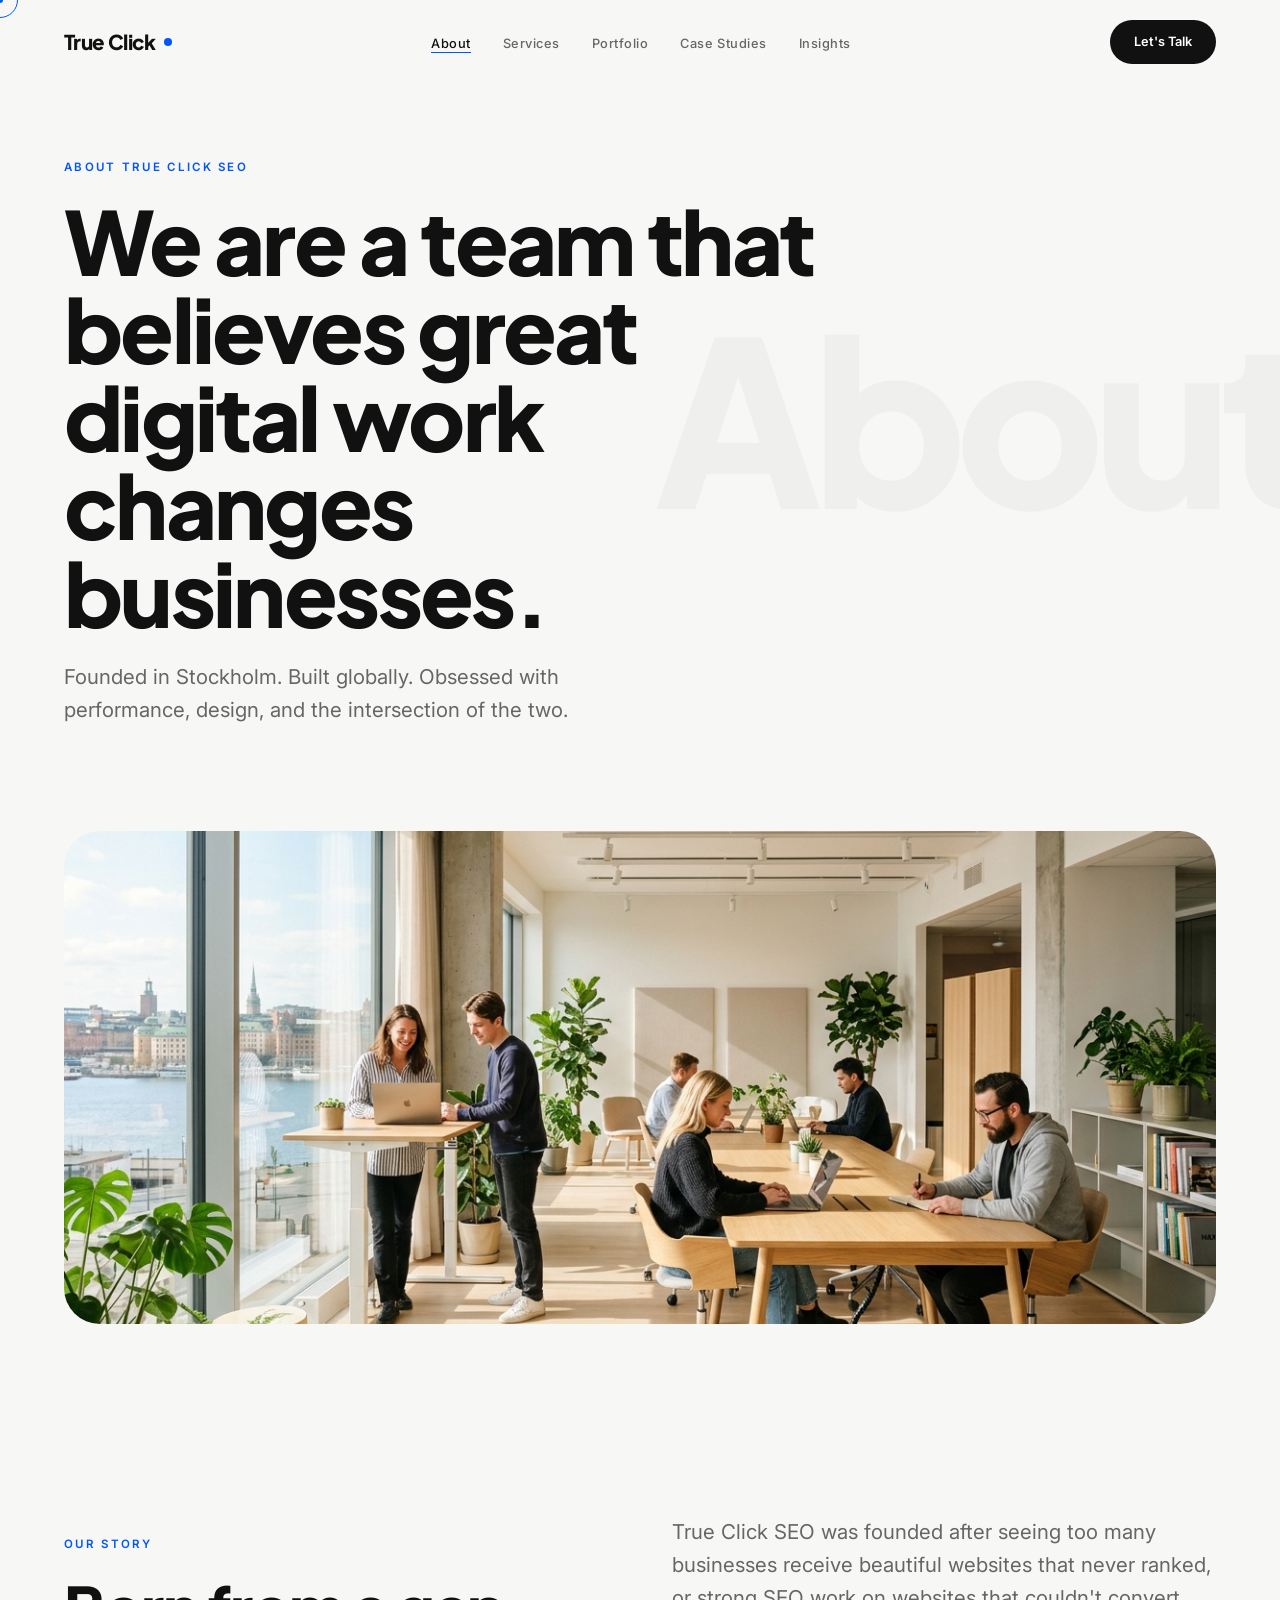
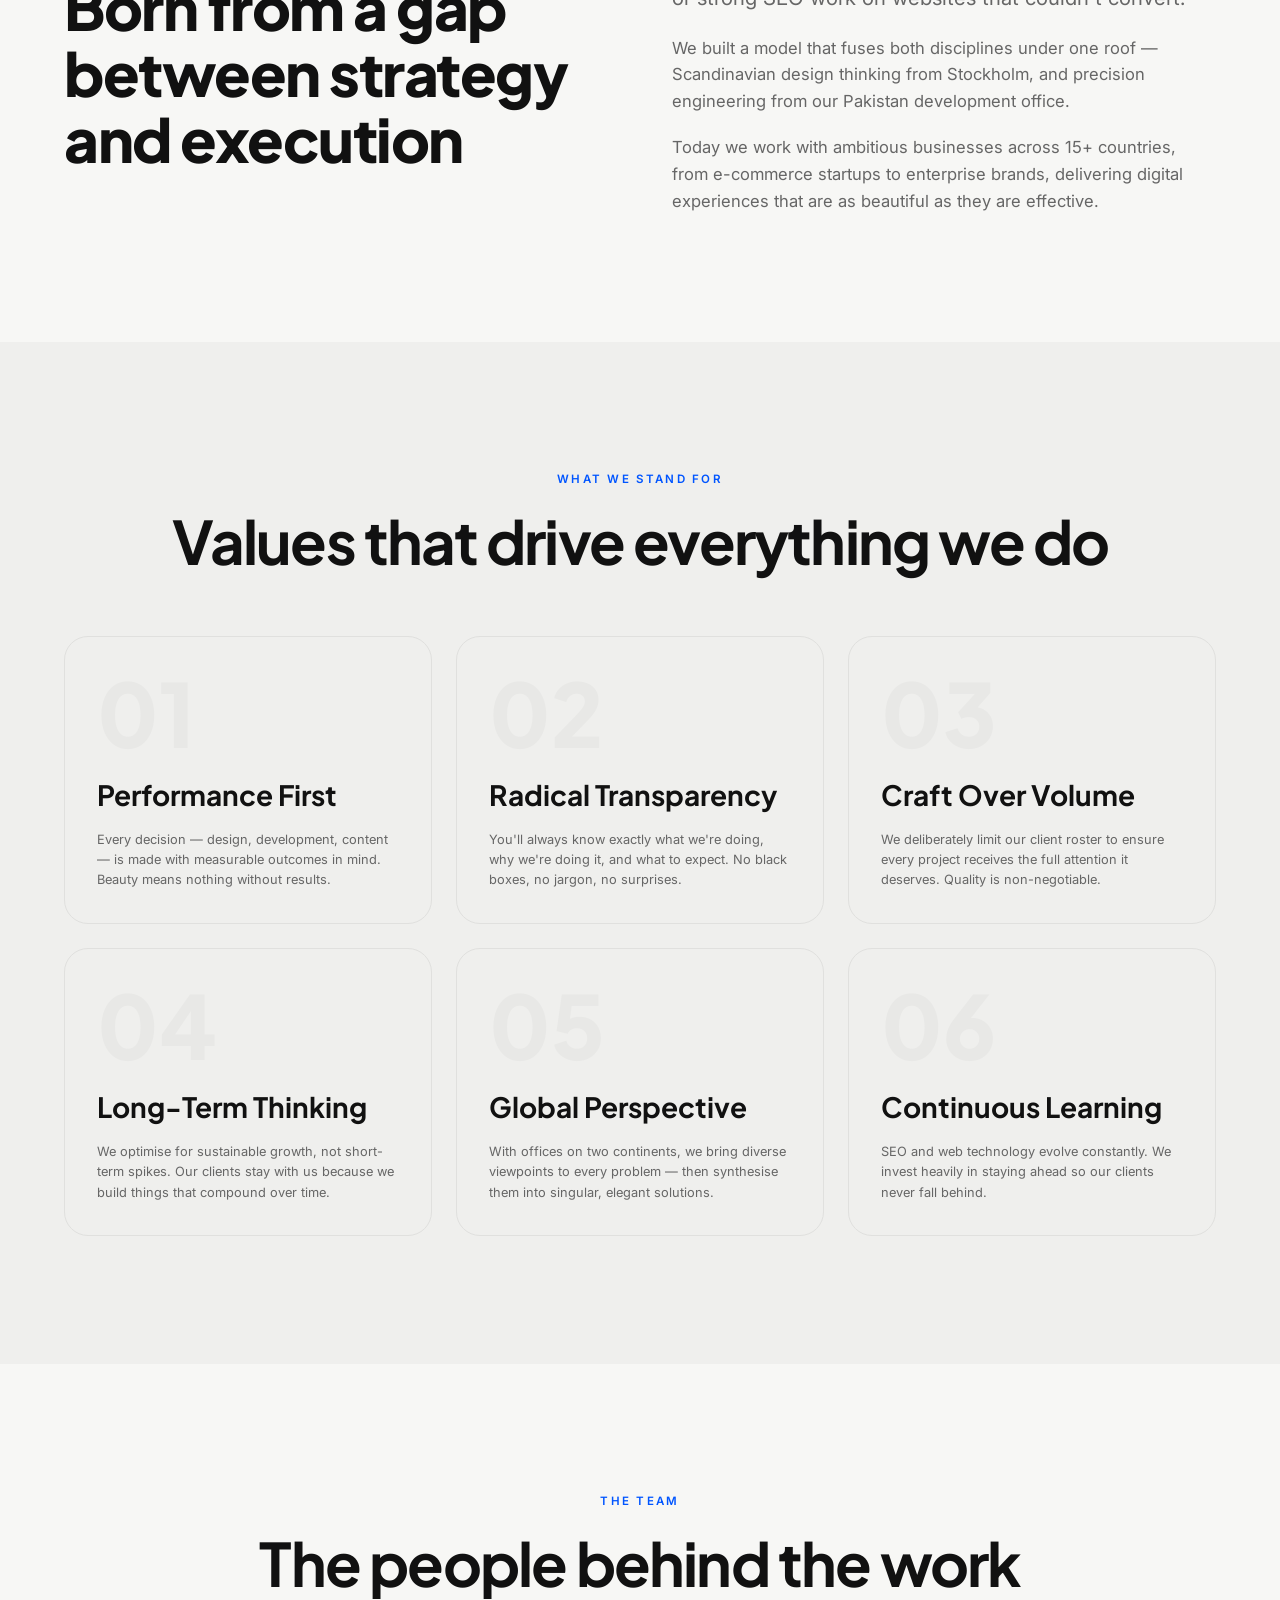
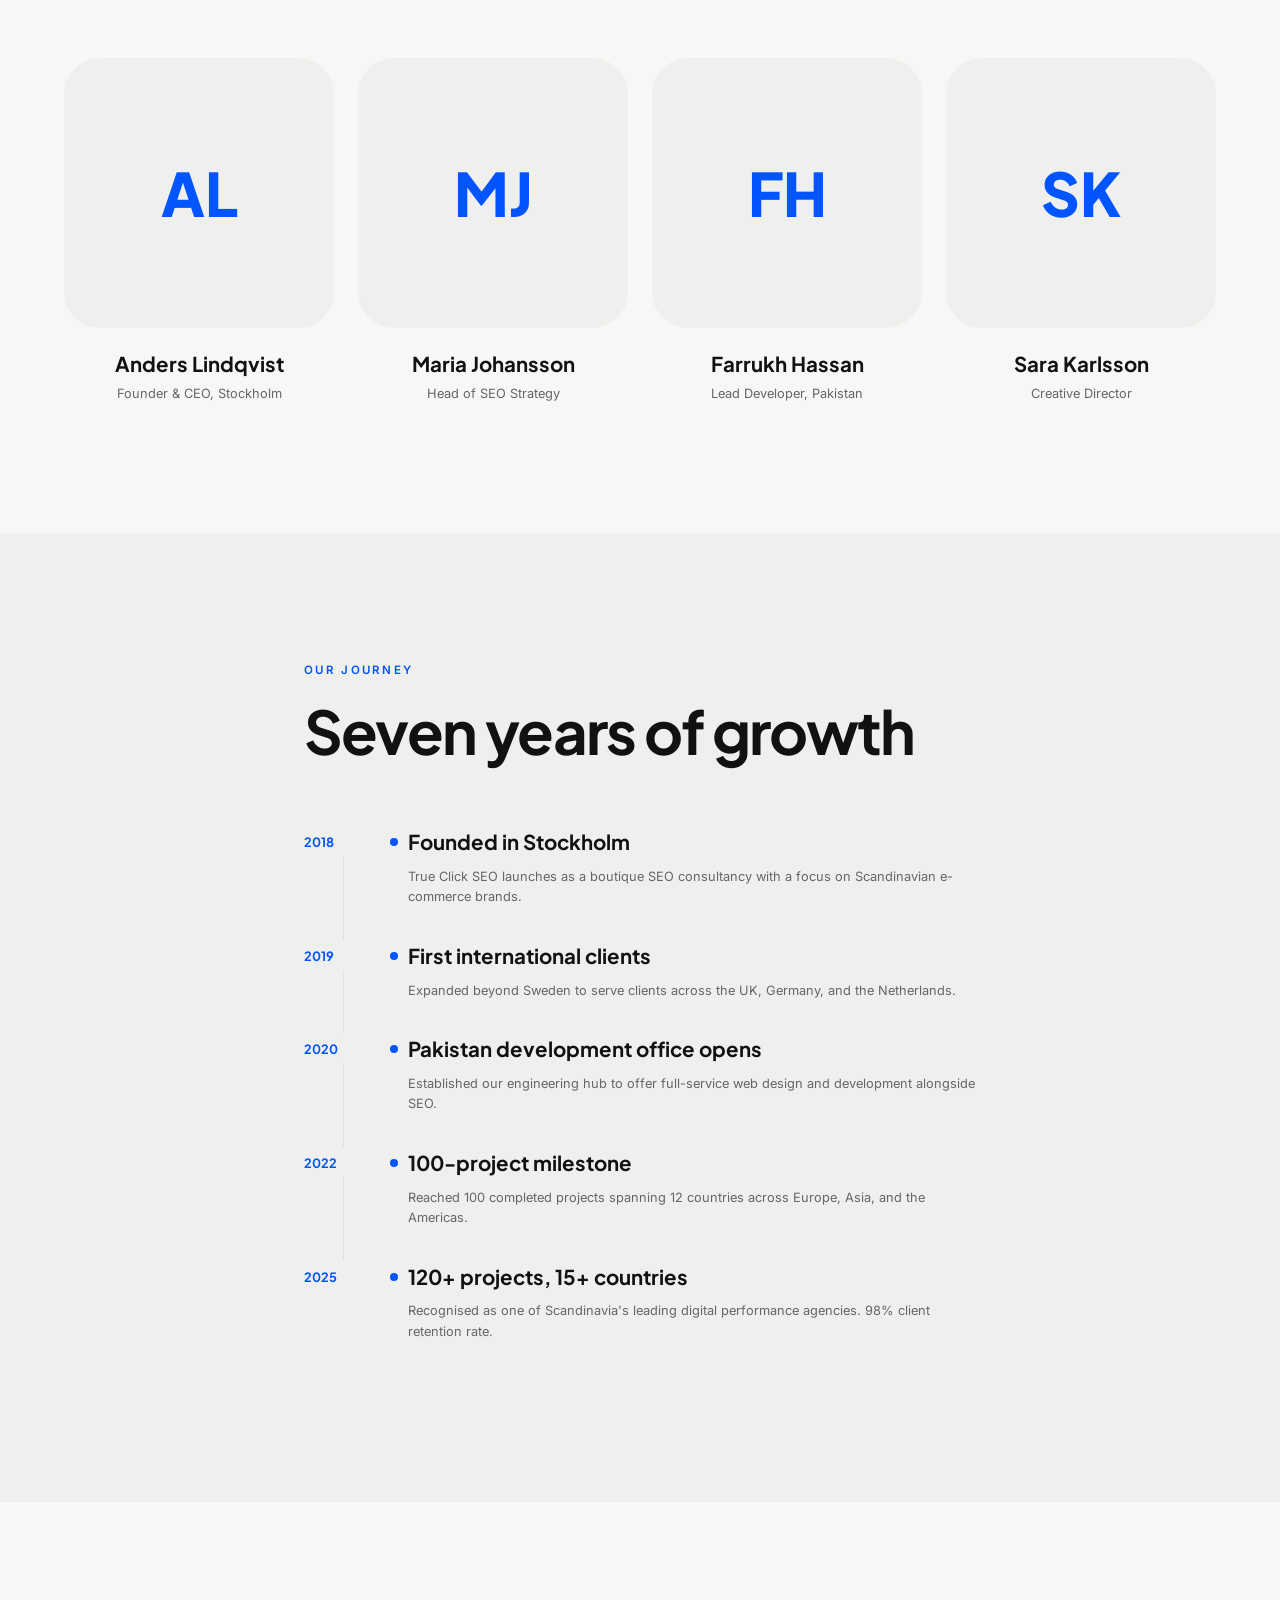
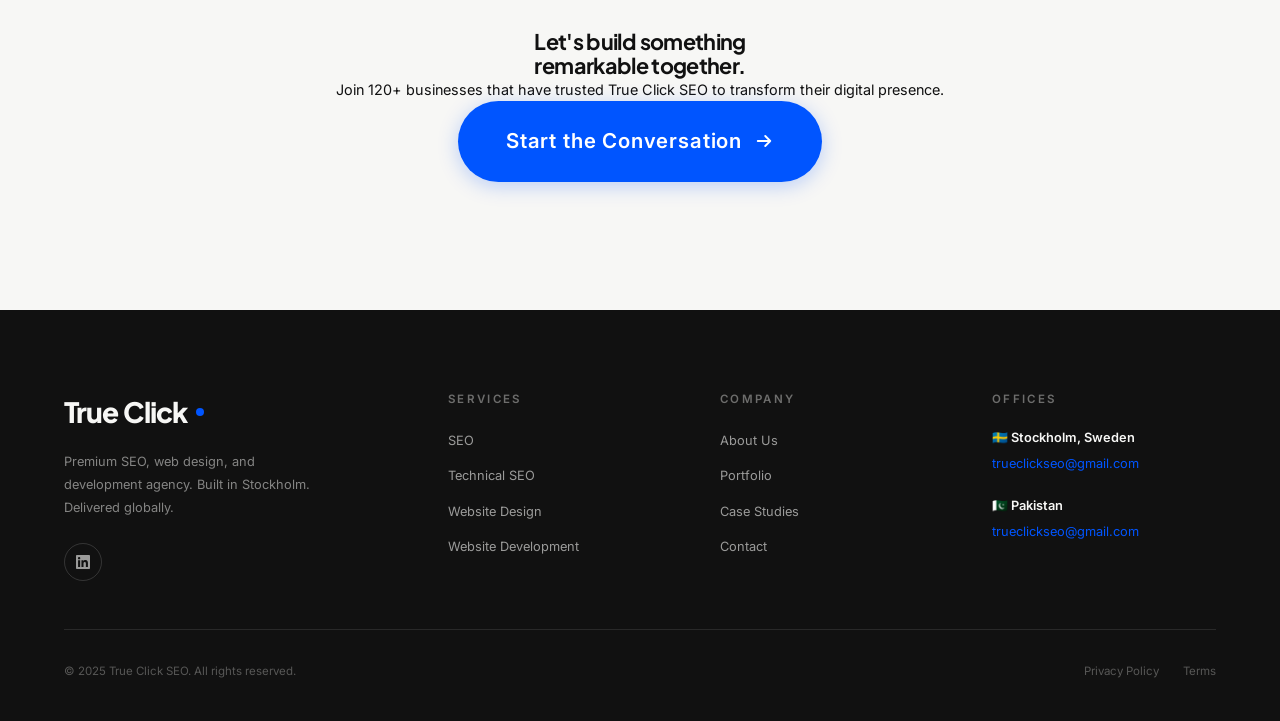
==== about.html @ 690df50f "Initial commit — True Click SEO website (11 pages, full design system)" ====
<!DOCTYPE html>
<html lang="en">
<head>
  <meta charset="UTF-8" /><meta name="viewport" content="width=device-width, initial-scale=1.0" />
  <meta name="description" content="About True Click SEO — a global digital agency headquartered in Stockholm, Sweden with a development office in Pakistan. Meet our team and story." />
  <title>About Us — True Click SEO</title>
  <link rel="preconnect" href="https://fonts.googleapis.com" /><link rel="preconnect" href="https://fonts.gstatic.com" crossorigin />
  <link href="https://fonts.googleapis.com/css2?family=Plus+Jakarta+Sans:ital,wght@0,400;0,500;0,600;0,700;0,800;1,400&family=Inter:wght@400;500;600&display=swap" rel="stylesheet" />
  <link rel="stylesheet" href="css/reset.css" /><link rel="stylesheet" href="css/tokens.css" /><link rel="stylesheet" href="css/animations.css" /><link rel="stylesheet" href="css/layout.css" /><link rel="stylesheet" href="css/components.css" /><link rel="stylesheet" href="css/pages/inner.css" />
</head>
<body>
  <div id="scroll-progress" aria-hidden="true"></div>
  <div id="cursor-dot" aria-hidden="true"></div><div id="cursor-ring" aria-hidden="true"></div>
  <div id="page-transition" aria-hidden="true"></div>

  <nav class="nav" role="navigation" aria-label="Main navigation">
    <div class="container"><div class="nav__inner">
      <a href="index.html" class="nav__logo">True Click<span class="nav__logo-dot"></span></a>
      <ul class="nav__links" role="list">
        <li><a href="about.html" class="nav__link active">About</a></li>
        <li><a href="services.html" class="nav__link">Services</a></li>
        <li><a href="portfolio.html" class="nav__link">Portfolio</a></li>
        <li><a href="case-studies.html" class="nav__link">Case Studies</a></li>
        <li><a href="insights.html" class="nav__link">Insights</a></li>
      </ul>
      <a href="contact.html" class="nav__cta magnetic">Let's Talk</a>
      <button class="nav__hamburger" id="hamburger" aria-label="Open menu"><span></span><span></span><span></span></button>
    </div></div>
  </nav>
  <div class="nav__mobile" id="mobile-menu"><a href="index.html" class="nav__mobile-link">Home</a><a href="about.html" class="nav__mobile-link">About</a><a href="services.html" class="nav__mobile-link">Services</a><a href="portfolio.html" class="nav__mobile-link">Portfolio</a><a href="case-studies.html" class="nav__mobile-link">Case Studies</a><a href="insights.html" class="nav__mobile-link">Insights</a><a href="contact.html" class="nav__mobile-link">Contact</a></div>

  <main id="main">
    <!-- Page Hero -->
    <section class="page-hero section">
      <div class="container" style="position:relative;z-index:1">
        <div class="page-hero__label reveal"><span class="label label--accent">About True Click SEO</span></div>
        <h1 class="page-hero__title reveal">We are a team that believes great digital work changes businesses.</h1>
        <p class="page-hero__desc reveal">Founded in Stockholm. Built globally. Obsessed with performance, design, and the intersection of the two.</p>
      </div>
      <div class="page-hero__bg-text" aria-hidden="true">About</div>
    </section>

    <!-- Full-width Image -->
    <div class="container container--2xl reveal-scale" style="padding-bottom:var(--space-16)">
      <img src="assets/images/about.jpg" alt="True Click SEO team in our Stockholm office" style="width:100%;border-radius:var(--radius-2xl);aspect-ratio:21/9;object-fit:cover" loading="lazy" />
    </div>

    <!-- Story -->
    <section class="section" aria-labelledby="story-heading">
      <div class="container">
        <div class="split">
          <div class="reveal-left">
            <span class="label label--accent" style="display:block;margin-bottom:var(--space-5)">Our Story</span>
            <h2 id="story-heading" style="font-size:var(--text-3xl);font-weight:800;letter-spacing:-0.025em;line-height:1.1;margin-bottom:var(--space-6)">Born from a gap between strategy and execution</h2>
          </div>
          <div class="reveal-right">
            <p class="body-lg text-muted" style="margin-bottom:var(--space-5)">True Click SEO was founded after seeing too many businesses receive beautiful websites that never ranked, or strong SEO work on websites that couldn't convert.</p>
            <p class="body-md text-muted" style="margin-bottom:var(--space-5)">We built a model that fuses both disciplines under one roof — Scandinavian design thinking from Stockholm, and precision engineering from our Pakistan development office.</p>
            <p class="body-md text-muted">Today we work with ambitious businesses across 15+ countries, from e-commerce startups to enterprise brands, delivering digital experiences that are as beautiful as they are effective.</p>
          </div>
        </div>
      </div>
    </section>

    <!-- Values -->
    <section class="section" style="background:var(--color-surface)" aria-labelledby="values-heading">
      <div class="container">
        <div class="section-header section-header--center reveal">
          <span class="label label--accent" style="display:block;margin-bottom:var(--space-5)">What We Stand For</span>
          <h2 id="values-heading" class="section-header__title">Values that drive everything we do</h2>
        </div>
        <div class="values-grid stagger">
          <div class="value-card"><div class="value-card__num">01</div><div class="value-card__title">Performance First</div><div class="value-card__desc">Every decision — design, development, content — is made with measurable outcomes in mind. Beauty means nothing without results.</div></div>
          <div class="value-card"><div class="value-card__num">02</div><div class="value-card__title">Radical Transparency</div><div class="value-card__desc">You'll always know exactly what we're doing, why we're doing it, and what to expect. No black boxes, no jargon, no surprises.</div></div>
          <div class="value-card"><div class="value-card__num">03</div><div class="value-card__title">Craft Over Volume</div><div class="value-card__desc">We deliberately limit our client roster to ensure every project receives the full attention it deserves. Quality is non-negotiable.</div></div>
          <div class="value-card"><div class="value-card__num">04</div><div class="value-card__title">Long-Term Thinking</div><div class="value-card__desc">We optimise for sustainable growth, not short-term spikes. Our clients stay with us because we build things that compound over time.</div></div>
          <div class="value-card"><div class="value-card__num">05</div><div class="value-card__title">Global Perspective</div><div class="value-card__desc">With offices on two continents, we bring diverse viewpoints to every problem — then synthesise them into singular, elegant solutions.</div></div>
          <div class="value-card"><div class="value-card__num">06</div><div class="value-card__title">Continuous Learning</div><div class="value-card__desc">SEO and web technology evolve constantly. We invest heavily in staying ahead so our clients never fall behind.</div></div>
        </div>
      </div>
    </section>

    <!-- Team -->
    <section class="section" aria-labelledby="team-heading">
      <div class="container">
        <div class="section-header section-header--center reveal">
          <span class="label label--accent" style="display:block;margin-bottom:var(--space-5)">The Team</span>
          <h2 id="team-heading" class="section-header__title">The people behind the work</h2>
        </div>
        <div class="team-grid stagger">
          <div class="team-card"><div class="team-card__avatar">AL</div><div class="team-card__name">Anders Lindqvist</div><div class="team-card__role">Founder & CEO, Stockholm</div></div>
          <div class="team-card"><div class="team-card__avatar">MJ</div><div class="team-card__name">Maria Johansson</div><div class="team-card__role">Head of SEO Strategy</div></div>
          <div class="team-card"><div class="team-card__avatar">FH</div><div class="team-card__name">Farrukh Hassan</div><div class="team-card__role">Lead Developer, Pakistan</div></div>
          <div class="team-card"><div class="team-card__avatar">SK</div><div class="team-card__name">Sara Karlsson</div><div class="team-card__role">Creative Director</div></div>
        </div>
      </div>
    </section>

    <!-- Timeline -->
    <section class="section" style="background:var(--color-surface)" aria-labelledby="timeline-heading">
      <div class="container container--md">
        <div class="section-header reveal">
          <span class="label label--accent" style="display:block;margin-bottom:var(--space-5)">Our Journey</span>
          <h2 id="timeline-heading" class="section-header__title">Seven years of growth</h2>
        </div>
        <div class="timeline reveal">
          <div class="timeline-item"><div class="timeline-year">2018</div><div><div class="timeline-title">Founded in Stockholm</div><div class="timeline-desc">True Click SEO launches as a boutique SEO consultancy with a focus on Scandinavian e-commerce brands.</div></div></div>
          <div class="timeline-item"><div class="timeline-year">2019</div><div><div class="timeline-title">First international clients</div><div class="timeline-desc">Expanded beyond Sweden to serve clients across the UK, Germany, and the Netherlands.</div></div></div>
          <div class="timeline-item"><div class="timeline-year">2020</div><div><div class="timeline-title">Pakistan development office opens</div><div class="timeline-desc">Established our engineering hub to offer full-service web design and development alongside SEO.</div></div></div>
          <div class="timeline-item"><div class="timeline-year">2022</div><div><div class="timeline-title">100-project milestone</div><div class="timeline-desc">Reached 100 completed projects spanning 12 countries across Europe, Asia, and the Americas.</div></div></div>
          <div class="timeline-item"><div class="timeline-year">2025</div><div><div class="timeline-title">120+ projects, 15+ countries</div><div class="timeline-desc">Recognised as one of Scandinavia's leading digital performance agencies. 98% client retention rate.</div></div></div>
        </div>
      </div>
    </section>

    <!-- CTA -->
    <section class="section cta-section"><div class="cta-section__bg"></div>
      <div class="container" style="position:relative;z-index:1;text-align:center">
        <div class="reveal">
          <h2 class="cta-section__headline">Let's build something<br>remarkable together.</h2>
          <p class="cta-section__sub">Join 120+ businesses that have trusted True Click SEO to transform their digital presence.</p>
          <span class="magnetic"><a href="contact.html" class="btn btn--accent btn--xl" id="about-cta-btn">Start the Conversation <svg width="20" height="20" viewBox="0 0 16 16" fill="none"><path d="M3 8h10M9 4l4 4-4 4" stroke="currentColor" stroke-width="1.5" stroke-linecap="round" stroke-linejoin="round"/></svg></a></span>
        </div>
      </div>
    </section>
  </main>

  <footer class="footer" role="contentinfo">
    <div class="container">
      <div class="footer__top">
        <div><div class="footer__brand-name">True Click<span class="nav__logo-dot" style="background:var(--color-accent)"></span></div><p class="footer__tagline">Premium SEO, web design, and development agency. Built in Stockholm. Delivered globally.</p><div class="footer__social"><a href="#" class="footer__social-link" aria-label="LinkedIn"><svg width="14" height="14" viewBox="0 0 24 24" fill="currentColor"><path d="M20.447 20.452h-3.554v-5.569c0-1.328-.027-3.037-1.852-3.037-1.853 0-2.136 1.445-2.136 2.939v5.667H9.351V9h3.414v1.561h.046c.477-.9 1.637-1.85 3.37-1.85 3.601 0 4.267 2.37 4.267 5.455v6.286zM5.337 7.433a2.062 2.062 0 01-2.063-2.065 2.064 2.064 0 112.063 2.065zm1.782 13.019H3.555V9h3.564v11.452zM22.225 0H1.771C.792 0 0 .774 0 1.729v20.542C0 23.227.792 24 1.771 24h20.451C23.2 24 24 23.227 24 22.271V1.729C24 .774 23.2 0 22.222 0h.003z"/></svg></a></div></div>
        <div><div class="footer__col-title">Services</div><ul class="footer__links"><li><a href="seo.html" class="footer__link">SEO</a></li><li><a href="technical-seo.html" class="footer__link">Technical SEO</a></li><li><a href="website-design.html" class="footer__link">Website Design</a></li><li><a href="website-development.html" class="footer__link">Website Development</a></li></ul></div>
        <div><div class="footer__col-title">Company</div><ul class="footer__links"><li><a href="about.html" class="footer__link">About Us</a></li><li><a href="portfolio.html" class="footer__link">Portfolio</a></li><li><a href="case-studies.html" class="footer__link">Case Studies</a></li><li><a href="contact.html" class="footer__link">Contact</a></li></ul></div>
        <div><div class="footer__col-title">Offices</div><div style="margin-bottom:var(--space-5)"><div class="footer__office-name">🇸🇪 Stockholm, Sweden</div><div class="footer__office-addr"><a href="mailto:trueclickseo@gmail.com">trueclickseo@gmail.com</a></div></div><div><div class="footer__office-name">🇵🇰 Pakistan</div><div class="footer__office-addr"><a href="mailto:trueclickseo@gmail.com">trueclickseo@gmail.com</a></div></div></div>
      </div>
      <div class="footer__bottom"><p class="footer__copy">© 2025 True Click SEO. All rights reserved.</p><div class="footer__bottom-links"><a href="#" class="footer__bottom-link">Privacy Policy</a><a href="#" class="footer__bottom-link">Terms</a></div></div>
    </div>
  </footer>
  <script src="js/main.js" defer></script><script src="js/animations.js" defer></script><script src="js/cursor.js" defer></script>
</body>
</html>
---- css/tokens.css ----
/* ============================================
   TOKENS.CSS — True Click SEO
   Design system tokens — single source of truth
   ============================================ */

:root {

  /* ── Colors ────────────────────────────────── */
  --color-bg:        #F7F7F5;
  --color-bg-dark:   #0E0E0C;
  --color-surface:   #EFEFED;
  --color-surface-2: #E8E8E6;
  --color-text:      #111111;
  --color-muted:     #666666;
  --color-subtle:    #999999;
  --color-border:    #E0E0DE;
  --color-accent:    #0055FF;
  --color-accent-dim:#0055FF22;
  --color-white:     #FFFFFF;
  --color-invert-bg: #111111;
  --color-invert-text: #F7F7F5;

  /* ── Typography ─────────────────────────────── */
  --font-display: 'Plus Jakarta Sans', 'Inter', sans-serif;
  --font-body:    'Inter', system-ui, sans-serif;
  --font-mono:    'JetBrains Mono', 'Courier New', monospace;

  /* Fluid type scale — clamp(min, fluid, max) */
  --text-xs:   clamp(0.7rem,  0.9vw, 0.8rem);
  --text-sm:   clamp(0.8rem,  1.0vw, 0.9rem);
  --text-base: clamp(0.9rem,  1.1vw, 1rem);
  --text-md:   clamp(1rem,    1.3vw, 1.125rem);
  --text-lg:   clamp(1.125rem,1.6vw, 1.375rem);
  --text-xl:   clamp(1.375rem,2.2vw, 1.75rem);
  --text-2xl:  clamp(1.75rem, 3.2vw, 2.5rem);
  --text-3xl:  clamp(2.25rem, 5vw,   3.75rem);
  --text-4xl:  clamp(3rem,    7vw,   5.5rem);
  --text-hero: clamp(3.5rem,  9vw,   8rem);

  --weight-regular: 400;
  --weight-medium:  500;
  --weight-semibold:600;
  --weight-bold:    700;
  --weight-black:   800;

  --leading-tight:  1.1;
  --leading-snug:   1.3;
  --leading-normal: 1.6;
  --leading-loose:  1.8;

  --tracking-tight:  -0.03em;
  --tracking-normal:  0em;
  --tracking-wide:    0.04em;
  --tracking-wider:   0.1em;
  --tracking-widest:  0.2em;

  /* ── Spacing ─────────────────────────────────── */
  --space-1:  0.25rem;
  --space-2:  0.5rem;
  --space-3:  0.75rem;
  --space-4:  1rem;
  --space-5:  1.25rem;
  --space-6:  1.5rem;
  --space-8:  2rem;
  --space-10: 2.5rem;
  --space-12: 3rem;
  --space-16: 4rem;
  --space-20: 5rem;
  --space-24: 6rem;
  --space-32: 8rem;
  --space-40: 10rem;
  --space-48: 12rem;

  /* Section vertical padding */
  --section-py: clamp(5rem, 10vw, 9rem);

  /* ── Layout ──────────────────────────────────── */
  --container-sm:  640px;
  --container-md:  800px;
  --container-lg:  1100px;
  --container-xl:  1280px;
  --container-2xl: 1440px;
  --container-pad: clamp(1.25rem, 5vw, 4rem);

  /* ── Borders & Radius ────────────────────────── */
  --radius-sm:   4px;
  --radius-md:   8px;
  --radius-lg:   16px;
  --radius-xl:   24px;
  --radius-2xl:  36px;
  --radius-full: 9999px;
  --border-thin: 1px solid var(--color-border);

  /* ── Shadows ─────────────────────────────────── */
  --shadow-sm:  0 1px 3px rgba(0,0,0,0.06), 0 1px 2px rgba(0,0,0,0.04);
  --shadow-md:  0 4px 16px rgba(0,0,0,0.08), 0 2px 6px rgba(0,0,0,0.04);
  --shadow-lg:  0 16px 48px rgba(0,0,0,0.10), 0 4px 12px rgba(0,0,0,0.06);
  --shadow-xl:  0 32px 80px rgba(0,0,0,0.14), 0 8px 24px rgba(0,0,0,0.06);

  /* ── Motion ──────────────────────────────────── */
  --ease-out-expo:  cubic-bezier(0.16, 1, 0.3, 1);
  --ease-in-out:    cubic-bezier(0.4, 0, 0.2, 1);
  --ease-spring:    cubic-bezier(0.34, 1.56, 0.64, 1);
  --ease-sharp:     cubic-bezier(0.7, 0, 0.3, 1);

  --dur-fast:  180ms;
  --dur-med:   360ms;
  --dur-slow:  600ms;
  --dur-xslow: 900ms;

  --transition-fast: var(--dur-fast) var(--ease-out-expo);
  --transition-med:  var(--dur-med)  var(--ease-out-expo);
  --transition-slow: var(--dur-slow) var(--ease-out-expo);

  /* ── Z-index ─────────────────────────────────── */
  --z-base:       0;
  --z-raised:     10;
  --z-dropdown:   100;
  --z-sticky:     200;
  --z-overlay:    300;
  --z-modal:      400;
  --z-cursor:     999;
  --z-transition: 9999;
}
---- css/animations.css ----
/* ============================================
   ANIMATIONS.CSS — True Click SEO
   All keyframes and animation utility classes
   ============================================ */

/* ── Keyframes ──────────────────────────────── */

@keyframes fadeUp {
  from { opacity: 0; transform: translateY(40px); }
  to   { opacity: 1; transform: translateY(0); }
}

@keyframes fadeIn {
  from { opacity: 0; }
  to   { opacity: 1; }
}

@keyframes slideInLeft {
  from { opacity: 0; transform: translateX(-50px); }
  to   { opacity: 1; transform: translateX(0); }
}

@keyframes slideInRight {
  from { opacity: 0; transform: translateX(50px); }
  to   { opacity: 1; transform: translateX(0); }
}

@keyframes revealClip {
  from { clip-path: inset(0 100% 0 0); }
  to   { clip-path: inset(0 0% 0 0); }
}

@keyframes scaleIn {
  from { opacity: 0; transform: scale(0.9); }
  to   { opacity: 1; transform: scale(1); }
}

@keyframes float {
  0%, 100% { transform: translateY(0px) rotate(0deg); }
  33%       { transform: translateY(-18px) rotate(4deg); }
  66%       { transform: translateY(-9px) rotate(-2deg); }
}

@keyframes floatSlow {
  0%, 100% { transform: translateY(0px) rotate(0deg); }
  50%       { transform: translateY(-24px) rotate(6deg); }
}

@keyframes rotateSlow {
  from { transform: rotate(0deg); }
  to   { transform: rotate(360deg); }
}

@keyframes grain {
  0%, 100% { transform: translate(0, 0); }
  10%       { transform: translate(-2%, -3%); }
  20%       { transform: translate(3%, 2%); }
  30%       { transform: translate(-1%, 4%); }
  40%       { transform: translate(4%, -1%); }
  50%       { transform: translate(-3%, 3%); }
  60%       { transform: translate(2%, -4%); }
  70%       { transform: translate(-4%, 2%); }
  80%       { transform: translate(3%, -2%); }
  90%       { transform: translate(-2%, 4%); }
}

@keyframes pulseAccent {
  0%, 100% { box-shadow: 0 0 0 0 var(--color-accent-dim); }
  50%       { box-shadow: 0 0 0 12px transparent; }
}

@keyframes drawLine {
  from { stroke-dashoffset: 1000; }
  to   { stroke-dashoffset: 0; }
}

@keyframes counterUp {
  from { transform: translateY(100%); opacity: 0; }
  to   { transform: translateY(0);    opacity: 1; }
}

@keyframes shimmer {
  from { background-position: -200% center; }
  to   { background-position:  200% center; }
}

/* ── Scroll Reveal Classes ───────────────────── */
/* Applied via Intersection Observer in animations.js */

.reveal {
  opacity: 0;
  transform: translateY(50px);
  transition: opacity var(--dur-slow) var(--ease-out-expo),
              transform var(--dur-slow) var(--ease-out-expo);
}

.reveal.visible {
  opacity: 1;
  transform: translateY(0);
}

.reveal-left {
  opacity: 0;
  transform: translateX(-60px);
  transition: opacity var(--dur-slow) var(--ease-out-expo),
              transform var(--dur-slow) var(--ease-out-expo);
}

.reveal-left.visible {
  opacity: 1;
  transform: translateX(0);
}

.reveal-right {
  opacity: 0;
  transform: translateX(60px);
  transition: opacity var(--dur-slow) var(--ease-out-expo),
              transform var(--dur-slow) var(--ease-out-expo);
}

.reveal-right.visible {
  opacity: 1;
  transform: translateX(0);
}

.reveal-scale {
  opacity: 0;
  transform: scale(0.92);
  transition: opacity var(--dur-slow) var(--ease-out-expo),
              transform var(--dur-slow) var(--ease-out-expo);
}

.reveal-scale.visible {
  opacity: 1;
  transform: scale(1);
}

/* Stagger children */
.stagger > * {
  opacity: 0;
  transform: translateY(30px);
  transition: opacity var(--dur-slow) var(--ease-out-expo),
              transform var(--dur-slow) var(--ease-out-expo);
}

.stagger.visible > *:nth-child(1)  { opacity: 1; transform: none; transition-delay: 0ms; }
.stagger.visible > *:nth-child(2)  { opacity: 1; transform: none; transition-delay: 80ms; }
.stagger.visible > *:nth-child(3)  { opacity: 1; transform: none; transition-delay: 160ms; }
.stagger.visible > *:nth-child(4)  { opacity: 1; transform: none; transition-delay: 240ms; }
.stagger.visible > *:nth-child(5)  { opacity: 1; transform: none; transition-delay: 320ms; }
.stagger.visible > *:nth-child(6)  { opacity: 1; transform: none; transition-delay: 400ms; }
.stagger.visible > *:nth-child(7)  { opacity: 1; transform: none; transition-delay: 480ms; }
.stagger.visible > *:nth-child(8)  { opacity: 1; transform: none; transition-delay: 560ms; }

/* Text clip reveal */
.text-reveal-wrap {
  overflow: hidden;
  display: inline-block;
}

.text-reveal {
  display: inline-block;
  transform: translateY(110%);
  transition: transform var(--dur-slow) var(--ease-out-expo);
}

.text-reveal.visible {
  transform: translateY(0);
}

/* Line draw (SVG) */
.draw-line {
  stroke-dasharray: 1000;
  stroke-dashoffset: 1000;
  transition: stroke-dashoffset 1.2s var(--ease-out-expo);
}

.draw-line.visible {
  stroke-dashoffset: 0;
}
---- css/layout.css ----
/* ============================================
   LAYOUT.CSS — True Click SEO
   Container, grid, and layout utilities
   ============================================ */

/* ── Container ───────────────────────────────── */

.container {
  width: 100%;
  max-width: var(--container-xl);
  margin-inline: auto;
  padding-inline: var(--container-pad);
}

.container--sm  { max-width: var(--container-sm); }
.container--md  { max-width: var(--container-md); }
.container--lg  { max-width: var(--container-lg); }
.container--2xl { max-width: var(--container-2xl); }
.container--full { max-width: 100%; }

/* ── Section ──────────────────────────────────── */

.section {
  padding-block: var(--section-py);
}

.section--sm {
  padding-block: clamp(3rem, 6vw, 5rem);
}

.section--lg {
  padding-block: clamp(7rem, 14vw, 12rem);
}

/* ── Grid Utilities ───────────────────────────── */

.grid {
  display: grid;
  gap: var(--space-8);
}

.grid-2 { grid-template-columns: repeat(2, 1fr); }
.grid-3 { grid-template-columns: repeat(3, 1fr); }
.grid-4 { grid-template-columns: repeat(4, 1fr); }

.grid-auto-sm {
  grid-template-columns: repeat(auto-fit, minmax(240px, 1fr));
}

.grid-auto-md {
  grid-template-columns: repeat(auto-fit, minmax(300px, 1fr));
}

/* ── Flex Utilities ───────────────────────────── */

.flex          { display: flex; }
.flex-col      { display: flex; flex-direction: column; }
.flex-center   { display: flex; align-items: center; justify-content: center; }
.flex-between  { display: flex; align-items: center; justify-content: space-between; }
.flex-start    { display: flex; align-items: flex-start; }
.items-center  { align-items: center; }
.gap-2  { gap: var(--space-2); }
.gap-4  { gap: var(--space-4); }
.gap-6  { gap: var(--space-6); }
.gap-8  { gap: var(--space-8); }
.gap-12 { gap: var(--space-12); }

/* ── Split Layout ──────────────────────────────── */

.split {
  display: grid;
  grid-template-columns: 1fr 1fr;
  gap: var(--space-16);
  align-items: center;
}

.split--60-40 {
  grid-template-columns: 60fr 40fr;
}

.split--40-60 {
  grid-template-columns: 40fr 60fr;
}

/* ── Spacing Utilities ───────────────────────── */

.mt-4  { margin-top: var(--space-4); }
.mt-6  { margin-top: var(--space-6); }
.mt-8  { margin-top: var(--space-8); }
.mt-12 { margin-top: var(--space-12); }
.mt-16 { margin-top: var(--space-16); }
.mb-4  { margin-bottom: var(--space-4); }
.mb-6  { margin-bottom: var(--space-6); }
.mb-8  { margin-bottom: var(--space-8); }

/* ── Visibility ───────────────────────────────── */

.sr-only {
  position: absolute;
  width: 1px;
  height: 1px;
  padding: 0;
  margin: -1px;
  overflow: hidden;
  clip: rect(0, 0, 0, 0);
  white-space: nowrap;
  border-width: 0;
}

/* ── Responsive Breakpoints ───────────────────── */

@media (max-width: 1024px) {
  .grid-4 { grid-template-columns: repeat(2, 1fr); }
  .grid-3 { grid-template-columns: repeat(2, 1fr); }
  .split  { gap: var(--space-10); }
}

@media (max-width: 768px) {
  .grid-2, .grid-3, .grid-4 { grid-template-columns: 1fr; }
  .split, .split--60-40, .split--40-60 {
    grid-template-columns: 1fr;
    gap: var(--space-8);
  }
}
---- css/components.css ----
/* ============================================
   COMPONENTS.CSS — True Click SEO
   Reusable UI components: nav, footer, buttons,
   cards, cursor, scroll-progress, badges, tags
   ============================================ */

/* ── Body Base ───────────────────────────────── */

body {
  font-family: var(--font-body);
  font-size: var(--text-base);
  color: var(--color-text);
  background-color: var(--color-bg);
  font-weight: var(--weight-regular);
  line-height: var(--leading-normal);
  cursor: none; /* hide default cursor — custom cursor active */
}

/* ── Typography Base ─────────────────────────── */

h1, h2, h3, h4, h5, h6 {
  font-family: var(--font-display);
  font-weight: var(--weight-bold);
  line-height: var(--leading-tight);
  letter-spacing: var(--tracking-tight);
  color: var(--color-text);
}

.display-hero {
  font-size: var(--text-hero);
  font-weight: var(--weight-black);
  letter-spacing: -0.04em;
  line-height: 0.95;
}

.display-xl {
  font-size: var(--text-4xl);
  font-weight: var(--weight-black);
  letter-spacing: -0.03em;
  line-height: 1.0;
}

.display-lg {
  font-size: var(--text-3xl);
  font-weight: var(--weight-bold);
  letter-spacing: -0.025em;
  line-height: 1.05;
}

.display-md {
  font-size: var(--text-2xl);
  font-weight: var(--weight-bold);
  letter-spacing: -0.02em;
  line-height: 1.1;
}

.label {
  font-family: var(--font-body);
  font-size: var(--text-xs);
  font-weight: var(--weight-semibold);
  letter-spacing: var(--tracking-widest);
  text-transform: uppercase;
  color: var(--color-muted);
}

.label--accent {
  color: var(--color-accent);
}

.body-lg   { font-size: var(--text-lg); line-height: var(--leading-normal); }
.body-md   { font-size: var(--text-md); line-height: var(--leading-normal); }
.body-sm   { font-size: var(--text-sm); color: var(--color-muted); }
.text-muted { color: var(--color-muted); }
.text-accent { color: var(--color-accent); }

/* ── Scroll Progress Bar ─────────────────────── */

#scroll-progress {
  position: fixed;
  top: 0;
  left: 0;
  width: 0%;
  height: 2px;
  background: var(--color-accent);
  z-index: var(--z-transition);
  transition: width 0.1s linear;
}

/* ── Custom Cursor ───────────────────────────── */

#cursor-dot {
  position: fixed;
  width: 6px;
  height: 6px;
  background: var(--color-accent);
  border-radius: var(--radius-full);
  pointer-events: none;
  z-index: var(--z-cursor);
  transform: translate(-50%, -50%);
  transition: transform var(--dur-fast) var(--ease-out-expo),
              width var(--dur-med) var(--ease-out-expo),
              height var(--dur-med) var(--ease-out-expo),
              background var(--dur-med) var(--ease-out-expo);
  will-change: left, top;
}

#cursor-ring {
  position: fixed;
  width: 36px;
  height: 36px;
  border: 1.5px solid var(--color-accent);
  border-radius: var(--radius-full);
  pointer-events: none;
  z-index: var(--z-cursor);
  transform: translate(-50%, -50%);
  transition: transform var(--dur-fast) var(--ease-out-expo),
              width var(--dur-med) var(--ease-out-expo),
              height var(--dur-med) var(--ease-out-expo),
              border-color var(--dur-med) var(--ease-out-expo),
              opacity var(--dur-med) var(--ease-out-expo);
  will-change: left, top;
}

body.cursor-hover #cursor-ring {
  width: 60px;
  height: 60px;
  border-color: var(--color-text);
  opacity: 0.4;
}

body.cursor-link #cursor-dot {
  width: 48px;
  height: 48px;
  background: var(--color-text);
  opacity: 0.08;
}

body.cursor-link #cursor-ring {
  opacity: 0;
}

/* ── Page Transition Overlay ─────────────────── */

#page-transition {
  position: fixed;
  inset: 0;
  background: var(--color-text);
  z-index: var(--z-transition);
  transform: scaleY(0);
  transform-origin: bottom;
  transition: transform 0.5s var(--ease-sharp);
  pointer-events: none;
}

#page-transition.entering {
  transform: scaleY(1);
  transform-origin: bottom;
}

#page-transition.leaving {
  transform: scaleY(0);
  transform-origin: top;
}

/* ── Navigation ──────────────────────────────── */

.nav {
  position: fixed;
  top: 0;
  left: 0;
  right: 0;
  z-index: var(--z-sticky);
  padding: var(--space-5) 0;
  transition: background var(--transition-med),
              box-shadow var(--transition-med),
              padding var(--transition-med);
}

.nav.scrolled {
  background: rgba(247, 247, 245, 0.92);
  backdrop-filter: blur(20px);
  -webkit-backdrop-filter: blur(20px);
  box-shadow: 0 1px 0 var(--color-border);
  padding: var(--space-4) 0;
}

.nav__inner {
  display: flex;
  align-items: center;
  justify-content: space-between;
}

.nav__logo {
  font-family: var(--font-display);
  font-weight: var(--weight-black);
  font-size: var(--text-lg);
  color: var(--color-text);
  letter-spacing: var(--tracking-tight);
  display: flex;
  align-items: center;
  gap: var(--space-2);
  text-decoration: none;
  z-index: 1;
}

.nav__logo-dot {
  width: 8px;
  height: 8px;
  background: var(--color-accent);
  border-radius: var(--radius-full);
  display: inline-block;
}

.nav__links {
  display: flex;
  align-items: center;
  gap: var(--space-8);
}

.nav__link {
  font-size: var(--text-sm);
  font-weight: var(--weight-medium);
  color: var(--color-muted);
  text-decoration: none;
  letter-spacing: var(--tracking-wide);
  transition: color var(--transition-fast);
  position: relative;
}

.nav__link::after {
  content: '';
  position: absolute;
  bottom: -2px;
  left: 0;
  width: 0;
  height: 1px;
  background: var(--color-accent);
  transition: width var(--transition-med);
}

.nav__link:hover,
.nav__link.active {
  color: var(--color-text);
}

.nav__link:hover::after,
.nav__link.active::after {
  width: 100%;
}

.nav__cta {
  font-size: var(--text-sm);
  font-weight: var(--weight-semibold);
  color: var(--color-white);
  background: var(--color-text);
  padding: var(--space-3) var(--space-6);
  border-radius: var(--radius-full);
  text-decoration: none;
  transition: background var(--transition-fast),
              transform var(--transition-fast);
}

.nav__cta:hover {
  background: var(--color-accent);
  transform: translateY(-1px);
}

/* Hamburger */
.nav__hamburger {
  display: none;
  flex-direction: column;
  gap: 5px;
  padding: var(--space-2);
  background: none;
  border: none;
  cursor: pointer;
  z-index: var(--z-modal);
}

.nav__hamburger span {
  display: block;
  width: 24px;
  height: 1.5px;
  background: var(--color-text);
  transition: transform var(--transition-med), opacity var(--transition-med);
  transform-origin: center;
}

.nav__hamburger.open span:nth-child(1) { transform: translateY(6.5px) rotate(45deg); }
.nav__hamburger.open span:nth-child(2) { opacity: 0; transform: scaleX(0); }
.nav__hamburger.open span:nth-child(3) { transform: translateY(-6.5px) rotate(-45deg); }

/* Mobile menu */
.nav__mobile {
  position: fixed;
  inset: 0;
  background: var(--color-bg);
  z-index: var(--z-overlay);
  display: flex;
  flex-direction: column;
  align-items: center;
  justify-content: center;
  gap: var(--space-8);
  opacity: 0;
  pointer-events: none;
  transition: opacity var(--transition-med);
}

.nav__mobile.open {
  opacity: 1;
  pointer-events: all;
}

.nav__mobile-link {
  font-family: var(--font-display);
  font-size: var(--text-3xl);
  font-weight: var(--weight-bold);
  color: var(--color-text);
  text-decoration: none;
  letter-spacing: var(--tracking-tight);
  transition: color var(--transition-fast);
}

.nav__mobile-link:hover { color: var(--color-accent); }

/* ── Footer ──────────────────────────────────── */

.footer {
  background: var(--color-invert-bg);
  color: var(--color-invert-text);
  padding-block: var(--space-20) var(--space-10);
}

.footer__top {
  display: grid;
  grid-template-columns: 1.5fr 1fr 1fr 1fr;
  gap: var(--space-12);
  padding-bottom: var(--space-12);
  border-bottom: 1px solid rgba(255,255,255,0.1);
}

.footer__brand-name {
  font-family: var(--font-display);
  font-weight: var(--weight-black);
  font-size: var(--text-xl);
  color: var(--color-invert-text);
  letter-spacing: var(--tracking-tight);
  margin-bottom: var(--space-4);
  display: flex;
  align-items: center;
  gap: var(--space-2);
}

.footer__tagline {
  font-size: var(--text-sm);
  color: rgba(247,247,245,0.5);
  line-height: var(--leading-loose);
  max-width: 260px;
  margin-bottom: var(--space-6);
}

.footer__social {
  display: flex;
  gap: var(--space-4);
}

.footer__social-link {
  width: 38px;
  height: 38px;
  border-radius: var(--radius-full);
  border: 1px solid rgba(255,255,255,0.15);
  display: flex;
  align-items: center;
  justify-content: center;
  color: rgba(247,247,245,0.6);
  text-decoration: none;
  font-size: var(--text-sm);
  transition: border-color var(--transition-fast), color var(--transition-fast), background var(--transition-fast);
}

.footer__social-link:hover {
  border-color: var(--color-accent);
  background: var(--color-accent);
  color: var(--color-white);
}

.footer__col-title {
  font-size: var(--text-xs);
  font-weight: var(--weight-semibold);
  letter-spacing: var(--tracking-widest);
  text-transform: uppercase;
  color: rgba(247,247,245,0.4);
  margin-bottom: var(--space-5);
}

.footer__links {
  display: flex;
  flex-direction: column;
  gap: var(--space-3);
}

.footer__link {
  font-size: var(--text-sm);
  color: rgba(247,247,245,0.6);
  text-decoration: none;
  transition: color var(--transition-fast);
}

.footer__link:hover { color: var(--color-invert-text); }

.footer__office-name {
  font-size: var(--text-sm);
  font-weight: var(--weight-semibold);
  color: var(--color-invert-text);
  margin-bottom: var(--space-1);
}

.footer__office-addr {
  font-size: var(--text-sm);
  color: rgba(247,247,245,0.5);
  line-height: var(--leading-loose);
}

.footer__office-addr a {
  color: var(--color-accent);
  text-decoration: none;
}

.footer__bottom {
  display: flex;
  align-items: center;
  justify-content: space-between;
  padding-top: var(--space-8);
}

.footer__copy {
  font-size: var(--text-xs);
  color: rgba(247,247,245,0.3);
}

.footer__bottom-links {
  display: flex;
  gap: var(--space-6);
}

.footer__bottom-link {
  font-size: var(--text-xs);
  color: rgba(247,247,245,0.3);
  text-decoration: none;
  transition: color var(--transition-fast);
}
.footer__bottom-link:hover { color: rgba(247,247,245,0.7); }

/* ── Buttons ─────────────────────────────────── */

.btn {
  display: inline-flex;
  align-items: center;
  gap: var(--space-3);
  font-family: var(--font-body);
  font-size: var(--text-sm);
  font-weight: var(--weight-semibold);
  letter-spacing: var(--tracking-wide);
  padding: var(--space-4) var(--space-8);
  border-radius: var(--radius-full);
  text-decoration: none;
  border: none;
  cursor: pointer;
  transition: transform var(--transition-fast),
              box-shadow var(--transition-fast),
              background var(--transition-fast),
              color var(--transition-fast);
  white-space: nowrap;
  position: relative;
  overflow: hidden;
}

.btn::after {
  content: '';
  position: absolute;
  inset: 0;
  background: rgba(255,255,255,0.1);
  opacity: 0;
  transition: opacity var(--transition-fast);
}

.btn:hover::after { opacity: 1; }
.btn:hover { transform: translateY(-2px); }
.btn:active { transform: translateY(0); }

.btn--primary {
  background: var(--color-text);
  color: var(--color-bg);
  box-shadow: var(--shadow-sm);
}

.btn--primary:hover {
  box-shadow: var(--shadow-md);
}

.btn--accent {
  background: var(--color-accent);
  color: var(--color-white);
  box-shadow: 0 4px 20px rgba(0, 85, 255, 0.25);
}

.btn--accent:hover {
  box-shadow: 0 8px 32px rgba(0, 85, 255, 0.35);
}

.btn--outline {
  background: transparent;
  color: var(--color-text);
  border: 1.5px solid var(--color-border);
}

.btn--outline:hover {
  border-color: var(--color-text);
  background: var(--color-text);
  color: var(--color-bg);
}

.btn--ghost {
  background: transparent;
  color: var(--color-text);
  padding-inline: 0;
}

.btn--lg {
  font-size: var(--text-md);
  padding: var(--space-5) var(--space-10);
}

.btn--xl {
  font-size: var(--text-lg);
  padding: var(--space-6) var(--space-12);
}

.btn-arrow {
  display: inline-flex;
  align-items: center;
  gap: var(--space-2);
  font-weight: var(--weight-medium);
  color: var(--color-text);
  text-decoration: none;
  font-size: var(--text-sm);
  transition: gap var(--transition-fast), color var(--transition-fast);
}

.btn-arrow:hover { gap: var(--space-4); color: var(--color-accent); }

.btn-arrow svg {
  transition: transform var(--transition-fast);
}

.btn-arrow:hover svg { transform: translateX(4px); }

/* Magnetic wrapper */
.magnetic {
  position: relative;
  display: inline-block;
}

/* ── Badge / Tag ─────────────────────────────── */

.badge {
  display: inline-flex;
  align-items: center;
  gap: var(--space-2);
  padding: var(--space-2) var(--space-4);
  border-radius: var(--radius-full);
  font-size: var(--text-xs);
  font-weight: var(--weight-semibold);
  letter-spacing: var(--tracking-wide);
  background: var(--color-surface);
  color: var(--color-muted);
}

.badge--accent {
  background: var(--color-accent-dim);
  color: var(--color-accent);
}

.badge--dark {
  background: var(--color-text);
  color: var(--color-bg);
}

/* ── Section Header ──────────────────────────── */

.section-header {
  margin-bottom: var(--space-16);
}

.section-header--center {
  text-align: center;
}

.section-header__label {
  display: inline-flex;
  align-items: center;
  gap: var(--space-3);
  margin-bottom: var(--space-5);
}

.section-header__label::before {
  content: '';
  display: inline-block;
  width: 24px;
  height: 1px;
  background: var(--color-accent);
}

.section-header__title {
  font-size: var(--text-3xl);
  font-weight: var(--weight-bold);
  letter-spacing: var(--tracking-tight);
  line-height: 1.05;
  margin-bottom: var(--space-5);
}

.section-header__desc {
  font-size: var(--text-lg);
  color: var(--color-muted);
  line-height: var(--leading-normal);
  max-width: 520px;
}

.section-header--center .section-header__desc {
  margin-inline: auto;
}

/* ── Divider ─────────────────────────────────── */

.divider {
  width: 100%;
  height: 1px;
  background: var(--color-border);
  margin-block: var(--space-8);
}

/* ── Project Card ────────────────────────────── */

.project-card {
  position: relative;
  overflow: hidden;
  border-radius: var(--radius-xl);
  background: var(--color-surface);
  cursor: pointer;
}

.project-card__image {
  width: 100%;
  aspect-ratio: 4/3;
  object-fit: cover;
  transition: transform 0.7s var(--ease-out-expo);
  display: block;
}

.project-card:hover .project-card__image {
  transform: scale(1.05);
}

.project-card__overlay {
  position: absolute;
  inset: 0;
  background: linear-gradient(to top, rgba(17,17,17,0.85) 0%, rgba(17,17,17,0) 60%);
  opacity: 0;
  transition: opacity var(--transition-med);
}

.project-card:hover .project-card__overlay {
  opacity: 1;
}

.project-card__info {
  position: absolute;
  bottom: 0;
  left: 0;
  right: 0;
  padding: var(--space-6);
  transform: translateY(16px);
  opacity: 0;
  transition: transform var(--transition-med), opacity var(--transition-med);
}

.project-card:hover .project-card__info {
  transform: translateY(0);
  opacity: 1;
}

.project-card__name {
  font-family: var(--font-display);
  font-size: var(--text-xl);
  font-weight: var(--weight-bold);
  color: var(--color-white);
  margin-bottom: var(--space-2);
}

.project-card__meta {
  font-size: var(--text-xs);
  color: rgba(255,255,255,0.6);
  letter-spacing: var(--tracking-wide);
  text-transform: uppercase;
}

/* ── Service Card ────────────────────────────── */

.service-item {
  display: flex;
  flex-direction: column;
  gap: var(--space-4);
  padding: var(--space-8);
  border: var(--border-thin);
  border-radius: var(--radius-xl);
  transition: border-color var(--transition-med),
              background var(--transition-med),
              transform var(--transition-med);
  cursor: default;
}

.service-item:hover {
  border-color: var(--color-accent);
  background: var(--color-white);
  transform: translateY(-4px);
  box-shadow: var(--shadow-md);
}

.service-item__icon {
  width: 48px;
  height: 48px;
  border-radius: var(--radius-lg);
  background: var(--color-surface);
  display: flex;
  align-items: center;
  justify-content: center;
  transition: background var(--transition-med);
}

.service-item:hover .service-item__icon {
  background: var(--color-accent-dim);
}

.service-item__icon svg {
  width: 22px;
  height: 22px;
  color: var(--color-muted);
  transition: color var(--transition-med);
}

.service-item:hover .service-item__icon svg {
  color: var(--color-accent);
}

.service-item__name {
  font-family: var(--font-display);
  font-size: var(--text-lg);
  font-weight: var(--weight-bold);
  color: var(--color-text);
}

.service-item__desc {
  font-size: var(--text-sm);
  color: var(--color-muted);
  line-height: var(--leading-normal);
}

/* ── Stat Counter ────────────────────────────── */

.stat-item {
  text-align: center;
}

.stat-number {
  font-family: var(--font-display);
  font-size: var(--text-4xl);
  font-weight: var(--weight-black);
  color: var(--color-text);
  letter-spacing: var(--tracking-tight);
  line-height: 1;
  display: block;
}

.stat-number--accent { color: var(--color-accent); }

.stat-label {
  font-size: var(--text-sm);
  color: var(--color-muted);
  margin-top: var(--space-2);
}

/* ── Testimonial Card ────────────────────────── */

.testimonial-card {
  background: var(--color-white);
  border: var(--border-thin);
  border-radius: var(--radius-xl);
  padding: var(--space-8);
  position: relative;
}

.testimonial-card__quote {
  font-size: var(--text-lg);
  line-height: var(--leading-normal);
  color: var(--color-text);
  margin-bottom: var(--space-6);
  font-style: italic;
}

.testimonial-card__quote::before {
  content: '"';
  font-family: var(--font-display);
  font-size: 4rem;
  color: var(--color-accent);
  line-height: 0;
  display: block;
  margin-bottom: var(--space-4);
  opacity: 0.3;
}

.testimonial-card__author {
  display: flex;
  align-items: center;
  gap: var(--space-4);
}

.testimonial-card__avatar {
  width: 46px;
  height: 46px;
  border-radius: var(--radius-full);
  background: var(--color-surface);
  display: flex;
  align-items: center;
  justify-content: center;
  font-family: var(--font-display);
  font-weight: var(--weight-bold);
  font-size: var(--text-md);
  color: var(--color-accent);
  overflow: hidden;
}

.testimonial-card__name {
  font-weight: var(--weight-semibold);
  font-size: var(--text-sm);
  color: var(--color-text);
}

.testimonial-card__role {
  font-size: var(--text-xs);
  color: var(--color-muted);
}

/* ── Case Study Card ─────────────────────────── */

.case-card {
  background: var(--color-surface);
  border-radius: var(--radius-2xl);
  overflow: hidden;
  transition: transform var(--transition-med), box-shadow var(--transition-med);
}

.case-card:hover {
  transform: translateY(-6px);
  box-shadow: var(--shadow-xl);
}

.case-card__image {
  width: 100%;
  aspect-ratio: 16/9;
  object-fit: cover;
  transition: transform 0.7s var(--ease-out-expo);
}

.case-card:hover .case-card__image {
  transform: scale(1.04);
}

.case-card__body {
  padding: var(--space-8);
}

.case-card__tag {
  font-size: var(--text-xs);
  color: var(--color-accent);
  font-weight: var(--weight-semibold);
  letter-spacing: var(--tracking-wider);
  text-transform: uppercase;
  margin-bottom: var(--space-3);
}

.case-card__title {
  font-family: var(--font-display);
  font-size: var(--text-xl);
  font-weight: var(--weight-bold);
  color: var(--color-text);
  margin-bottom: var(--space-3);
}

.case-card__desc {
  font-size: var(--text-sm);
  color: var(--color-muted);
  line-height: var(--leading-normal);
  margin-bottom: var(--space-6);
}

.case-card__metrics {
  display: flex;
  gap: var(--space-6);
  flex-wrap: wrap;
}

.case-card__metric-value {
  font-family: var(--font-display);
  font-size: var(--text-xl);
  font-weight: var(--weight-black);
  color: var(--color-accent);
}

.case-card__metric-label {
  font-size: var(--text-xs);
  color: var(--color-muted);
}

/* ── Process Step ────────────────────────────── */

.process-step {
  display: flex;
  flex-direction: column;
  align-items: flex-start;
  gap: var(--space-4);
  position: relative;
}

.process-step__num {
  font-family: var(--font-display);
  font-size: var(--text-xs);
  font-weight: var(--weight-bold);
  color: var(--color-accent);
  letter-spacing: var(--tracking-widest);
}

.process-step__title {
  font-family: var(--font-display);
  font-size: var(--text-xl);
  font-weight: var(--weight-bold);
  color: var(--color-text);
}

.process-step__desc {
  font-size: var(--text-sm);
  color: var(--color-muted);
  line-height: var(--leading-normal);
}

/* ── Blog/Insight Card ───────────────────────── */

.post-card {
  overflow: hidden;
  border-radius: var(--radius-xl);
  transition: transform var(--transition-med);
}

.post-card:hover { transform: translateY(-4px); }

.post-card__image {
  width: 100%;
  aspect-ratio: 3/2;
  object-fit: cover;
  border-radius: var(--radius-xl);
  margin-bottom: var(--space-5);
  transition: transform 0.6s var(--ease-out-expo);
  overflow: hidden;
}

.post-card:hover .post-card__image { transform: scale(1.04); }

.post-card__cat {
  font-size: var(--text-xs);
  font-weight: var(--weight-semibold);
  letter-spacing: var(--tracking-wider);
  text-transform: uppercase;
  color: var(--color-accent);
  margin-bottom: var(--space-3);
}

.post-card__title {
  font-family: var(--font-display);
  font-size: var(--text-xl);
  font-weight: var(--weight-bold);
  color: var(--color-text);
  line-height: var(--leading-snug);
  margin-bottom: var(--space-3);
}

.post-card__meta {
  font-size: var(--text-xs);
  color: var(--color-subtle);
}

/* ── Responsive Footer ───────────────────────── */

@media (max-width: 1024px) {
  .footer__top {
    grid-template-columns: 1fr 1fr;
    gap: var(--space-10);
  }
}

@media (max-width: 768px) {
  .footer__top {
    grid-template-columns: 1fr;
    gap: var(--space-8);
  }
  .footer__bottom {
    flex-direction: column;
    gap: var(--space-4);
    text-align: center;
  }
  body { cursor: auto; }
  #cursor-dot, #cursor-ring { display: none; }
  .nav__links, .nav__cta { display: none; }
  .nav__hamburger { display: flex; }
}
---- css/pages/inner.css ----
/* ============================================
   ABOUT.CSS / SERVICES.CSS / PORTFOLIO.CSS /
   CONTACT.CSS / CASE-STUDY.CSS
   Inner page styles — all in one file for efficiency
   ============================================ */

/* ══════════════════════════════════════════════
   PAGE HERO (shared)
══════════════════════════════════════════════ */

.page-hero {
  padding-top: calc(90px + var(--space-16));
  padding-bottom: var(--space-16);
  position: relative;
  overflow: hidden;
}

.page-hero__label {
  margin-bottom: var(--space-5);
}

.page-hero__title {
  font-size: var(--text-4xl);
  font-weight: var(--weight-black);
  letter-spacing: -0.03em;
  line-height: 1.0;
  margin-bottom: var(--space-6);
  max-width: 800px;
}

.page-hero__desc {
  font-size: var(--text-lg);
  color: var(--color-muted);
  line-height: var(--leading-normal);
  max-width: 560px;
  margin-bottom: var(--space-10);
}

.page-hero__bg-text {
  position: absolute;
  right: -2%;
  top: 50%;
  transform: translateY(-50%);
  font-family: var(--font-display);
  font-size: clamp(8rem, 18vw, 20rem);
  font-weight: var(--weight-black);
  color: var(--color-surface);
  letter-spacing: -0.05em;
  pointer-events: none;
  user-select: none;
  line-height: 1;
  z-index: 0;
}

/* ══════════════════════════════════════════════
   ABOUT PAGE
══════════════════════════════════════════════ */

.values-grid {
  display: grid;
  grid-template-columns: repeat(3, 1fr);
  gap: var(--space-6);
}

.value-card {
  padding: var(--space-8);
  border: var(--border-thin);
  border-radius: var(--radius-xl);
  transition: border-color var(--transition-med), transform var(--transition-med);
}

.value-card:hover {
  border-color: var(--color-accent);
  transform: translateY(-4px);
}

.value-card__num {
  font-family: var(--font-display);
  font-size: var(--text-4xl);
  font-weight: var(--weight-black);
  color: var(--color-surface-2);
  line-height: 1;
  margin-bottom: var(--space-4);
}

.value-card__title {
  font-family: var(--font-display);
  font-size: var(--text-xl);
  font-weight: var(--weight-bold);
  margin-bottom: var(--space-3);
}

.value-card__desc {
  font-size: var(--text-sm);
  color: var(--color-muted);
  line-height: var(--leading-normal);
}

.team-grid {
  display: grid;
  grid-template-columns: repeat(4, 1fr);
  gap: var(--space-6);
}

.team-card {
  text-align: center;
}

.team-card__avatar {
  width: 100%;
  aspect-ratio: 1;
  border-radius: var(--radius-2xl);
  overflow: hidden;
  margin-bottom: var(--space-5);
  background: var(--color-surface);
  display: flex;
  align-items: center;
  justify-content: center;
  font-family: var(--font-display);
  font-size: var(--text-3xl);
  font-weight: var(--weight-black);
  color: var(--color-accent);
}

.team-card__name {
  font-family: var(--font-display);
  font-weight: var(--weight-bold);
  font-size: var(--text-lg);
  margin-bottom: var(--space-1);
}

.team-card__role {
  font-size: var(--text-sm);
  color: var(--color-muted);
}

.timeline {
  display: flex;
  flex-direction: column;
  gap: 0;
}

.timeline-item {
  display: grid;
  grid-template-columns: 80px 1fr;
  gap: var(--space-6);
  padding-bottom: var(--space-8);
  position: relative;
}

.timeline-item::before {
  content: '';
  position: absolute;
  left: 39px;
  top: 30px;
  bottom: 0;
  width: 1px;
  background: var(--color-border);
}

.timeline-item:last-child::before { display: none; }

.timeline-year {
  font-family: var(--font-display);
  font-size: var(--text-sm);
  font-weight: var(--weight-bold);
  color: var(--color-accent);
  padding-top: 6px;
  position: relative;
}

.timeline-year::after {
  content: '';
  position: absolute;
  right: -14px;
  top: 12px;
  width: 8px;
  height: 8px;
  border-radius: 50%;
  background: var(--color-accent);
}

.timeline-title {
  font-family: var(--font-display);
  font-size: var(--text-lg);
  font-weight: var(--weight-bold);
  margin-bottom: var(--space-2);
}

.timeline-desc {
  font-size: var(--text-sm);
  color: var(--color-muted);
  line-height: var(--leading-normal);
}

/* ══════════════════════════════════════════════
   SERVICES PAGE
══════════════════════════════════════════════ */

.services-list {
  display: flex;
  flex-direction: column;
  gap: 0;
}

.service-row {
  display: grid;
  grid-template-columns: 48px 1fr auto;
  align-items: center;
  gap: var(--space-6);
  padding: var(--space-8) 0;
  border-bottom: var(--border-thin);
  text-decoration: none;
  color: var(--color-text);
  transition: padding-left var(--transition-med);
  cursor: pointer;
}

.service-row:hover {
  padding-left: var(--space-4);
}

.service-row:hover .service-row__num {
  color: var(--color-accent);
}

.service-row__num {
  font-family: var(--font-display);
  font-size: var(--text-sm);
  font-weight: var(--weight-bold);
  color: var(--color-subtle);
  transition: color var(--transition-fast);
}

.service-row__name {
  font-family: var(--font-display);
  font-size: var(--text-2xl);
  font-weight: var(--weight-bold);
}

.service-row__arrow {
  width: 44px;
  height: 44px;
  border-radius: var(--radius-full);
  border: var(--border-thin);
  display: flex;
  align-items: center;
  justify-content: center;
  transition: background var(--transition-fast), border-color var(--transition-fast), transform var(--transition-fast);
}

.service-row:hover .service-row__arrow {
  background: var(--color-text);
  border-color: var(--color-text);
  transform: rotate(-45deg);
  color: var(--color-bg);
}

/* ══════════════════════════════════════════════
   PORTFOLIO PAGE
══════════════════════════════════════════════ */

.portfolio-filter {
  display: flex;
  gap: var(--space-3);
  flex-wrap: wrap;
  margin-bottom: var(--space-12);
}

.filter-btn {
  padding: var(--space-2) var(--space-5);
  border-radius: var(--radius-full);
  border: 1.5px solid var(--color-border);
  font-size: var(--text-xs);
  font-weight: var(--weight-semibold);
  letter-spacing: var(--tracking-wide);
  text-transform: uppercase;
  color: var(--color-muted);
  background: transparent;
  cursor: pointer;
  transition: all var(--transition-fast);
}

.filter-btn:hover, .filter-btn.active {
  background: var(--color-text);
  border-color: var(--color-text);
  color: var(--color-bg);
}

.portfolio-grid {
  display: grid;
  grid-template-columns: repeat(3, 1fr);
  gap: var(--space-5);
}

.portfolio-item {
  border-radius: var(--radius-xl);
  overflow: hidden;
  position: relative;
  cursor: pointer;
}

.portfolio-item--tall {
  grid-row: span 2;
}

.portfolio-item--wide {
  grid-column: span 2;
}

.portfolio-item__image {
  width: 100%;
  height: 100%;
  min-height: 300px;
  object-fit: cover;
  display: block;
  transition: transform 0.7s var(--ease-out-expo);
}

.portfolio-item:hover .portfolio-item__image { transform: scale(1.06); }

.portfolio-item__overlay {
  position: absolute;
  inset: 0;
  background: linear-gradient(to top, rgba(17,17,17,0.8), transparent 50%);
  opacity: 0;
  transition: opacity var(--transition-med);
}

.portfolio-item:hover .portfolio-item__overlay { opacity: 1; }

.portfolio-item__info {
  position: absolute;
  bottom: var(--space-6);
  left: var(--space-6);
  right: var(--space-6);
  opacity: 0;
  transform: translateY(12px);
  transition: opacity var(--transition-med), transform var(--transition-med);
}

.portfolio-item:hover .portfolio-item__info {
  opacity: 1;
  transform: translateY(0);
}

.portfolio-item__name {
  font-family: var(--font-display);
  font-size: var(--text-xl);
  font-weight: var(--weight-bold);
  color: white;
}

.portfolio-item__cat {
  font-size: var(--text-xs);
  color: rgba(255,255,255,0.6);
  margin-top: var(--space-1);
  text-transform: uppercase;
  letter-spacing: var(--tracking-wider);
}

/* ══════════════════════════════════════════════
   CASE STUDY (single)
══════════════════════════════════════════════ */

.case-study-hero {
  padding-top: calc(90px + var(--space-10));
  padding-bottom: var(--space-10);
}

.case-study-hero__image {
  width: 100%;
  aspect-ratio: 21/9;
  object-fit: cover;
  border-radius: var(--radius-2xl);
  margin-top: var(--space-10);
}

.case-metrics-bar {
  display: grid;
  grid-template-columns: repeat(3, 1fr);
  gap: var(--space-1);
  background: var(--color-surface);
  border-radius: var(--radius-2xl);
  overflow: hidden;
  margin-block: var(--space-12);
}

.case-metric {
  padding: var(--space-8);
  text-align: center;
  border-right: var(--border-thin);
}
.case-metric:last-child { border-right: none; }

.case-metric__value {
  font-family: var(--font-display);
  font-size: var(--text-3xl);
  font-weight: var(--weight-black);
  color: var(--color-accent);
  display: block;
}

.case-metric__label {
  font-size: var(--text-sm);
  color: var(--color-muted);
  margin-top: var(--space-2);
}

.case-body {
  display: grid;
  grid-template-columns: 1fr 2fr;
  gap: var(--space-16);
  align-items: start;
}

.case-sidebar {
  position: sticky;
  top: 110px;
}

.case-sidebar__section {
  margin-bottom: var(--space-8);
}

.case-sidebar__label {
  font-size: var(--text-xs);
  font-weight: var(--weight-semibold);
  letter-spacing: var(--tracking-widest);
  text-transform: uppercase;
  color: var(--color-muted);
  margin-bottom: var(--space-3);
}

.case-sidebar__val {
  font-size: var(--text-sm);
  font-weight: var(--weight-medium);
  color: var(--color-text);
}

.case-content h2 {
  font-size: var(--text-2xl);
  font-weight: var(--weight-bold);
  margin-bottom: var(--space-4);
  margin-top: var(--space-10);
}

.case-content h2:first-child { margin-top: 0; }

.case-content p {
  font-size: var(--text-md);
  color: var(--color-muted);
  line-height: var(--leading-loose);
  margin-bottom: var(--space-5);
}

.case-next {
  background: var(--color-text);
  padding: var(--space-16);
  border-radius: var(--radius-2xl);
  display: flex;
  align-items: center;
  justify-content: space-between;
  margin-top: var(--space-16);
  text-decoration: none;
  transition: background var(--transition-fast);
}

.case-next:hover { background: var(--color-accent); }

.case-next__label {
  font-size: var(--text-xs);
  color: rgba(247,247,245,0.4);
  text-transform: uppercase;
  letter-spacing: var(--tracking-wider);
  margin-bottom: var(--space-2);
}

.case-next__title {
  font-family: var(--font-display);
  font-size: var(--text-2xl);
  font-weight: var(--weight-bold);
  color: var(--color-invert-text);
}

.case-next__arrow {
  width: 56px;
  height: 56px;
  border-radius: var(--radius-full);
  border: 1px solid rgba(247,247,245,0.2);
  display: flex;
  align-items: center;
  justify-content: center;
  color: var(--color-invert-text);
  transition: transform var(--transition-med);
}

.case-next:hover .case-next__arrow { transform: translateX(8px); }

/* ══════════════════════════════════════════════
   CONTACT PAGE
══════════════════════════════════════════════ */

.contact-grid {
  display: grid;
  grid-template-columns: 1fr 1.6fr;
  gap: var(--space-16);
  align-items: start;
}

.contact-info {
  position: sticky;
  top: 110px;
}

.contact-detail {
  padding: var(--space-6) 0;
  border-bottom: var(--border-thin);
}

.contact-detail:first-child { border-top: var(--border-thin); }

.contact-detail__label {
  font-size: var(--text-xs);
  font-weight: var(--weight-semibold);
  letter-spacing: var(--tracking-widest);
  text-transform: uppercase;
  color: var(--color-muted);
  margin-bottom: var(--space-2);
}

.contact-detail__val {
  font-size: var(--text-md);
  font-weight: var(--weight-medium);
  color: var(--color-text);
}

.contact-detail__val a {
  color: var(--color-accent);
  text-decoration: none;
}

.contact-form {
  display: flex;
  flex-direction: column;
  gap: var(--space-6);
}

.form-row {
  display: grid;
  grid-template-columns: 1fr 1fr;
  gap: var(--space-5);
}

.form-group {
  display: flex;
  flex-direction: column;
  gap: var(--space-2);
}

.form-label {
  font-size: var(--text-xs);
  font-weight: var(--weight-semibold);
  letter-spacing: var(--tracking-wide);
  text-transform: uppercase;
  color: var(--color-muted);
}

.form-input,
.form-select,
.form-textarea {
  padding: var(--space-4) var(--space-5);
  border: 1.5px solid var(--color-border);
  border-radius: var(--radius-lg);
  font-family: var(--font-body);
  font-size: var(--text-md);
  color: var(--color-text);
  background: var(--color-white);
  transition: border-color var(--transition-fast), box-shadow var(--transition-fast);
  width: 100%;
  appearance: none;
}

.form-input:focus,
.form-select:focus,
.form-textarea:focus {
  border-color: var(--color-accent);
  box-shadow: 0 0 0 3px var(--color-accent-dim);
  outline: none;
}

.form-textarea {
  resize: vertical;
  min-height: 160px;
  line-height: var(--leading-normal);
}

/* ══════════════════════════════════════════════
   INSIGHTS / BLOG
══════════════════════════════════════════════ */

.insights-grid {
  display: grid;
  grid-template-columns: repeat(3, 1fr);
  gap: var(--space-8);
}

.insights-featured {
  grid-column: 1 / -1;
  display: grid;
  grid-template-columns: 1fr 1fr;
  gap: var(--space-10);
  padding-bottom: var(--space-10);
  border-bottom: var(--border-thin);
  margin-bottom: var(--space-10);
  align-items: center;
}

.insights-featured__image {
  border-radius: var(--radius-2xl);
  overflow: hidden;
  aspect-ratio: 16/10;
}

.insights-featured__image img {
  width: 100%;
  height: 100%;
  object-fit: cover;
}

.insights-featured__title {
  font-family: var(--font-display);
  font-size: var(--text-3xl);
  font-weight: var(--weight-bold);
  letter-spacing: var(--tracking-tight);
  line-height: var(--leading-snug);
  margin-block: var(--space-4);
}

/* ══════════════════════════════════════════════
   SERVICE DETAIL PAGE (SEO, Design, Dev)
══════════════════════════════════════════════ */

.service-hero {
  padding-top: calc(90px + var(--space-16));
  padding-bottom: 0;
  position: relative;
  overflow: hidden;
}

.service-hero__image {
  width: 100%;
  aspect-ratio: 16/7;
  object-fit: cover;
  border-radius: var(--radius-2xl) var(--radius-2xl) 0 0;
  margin-top: var(--space-12);
}

.features-grid {
  display: grid;
  grid-template-columns: repeat(3, 1fr);
  gap: var(--space-6);
}

.feature-card {
  padding: var(--space-8);
  border-radius: var(--radius-xl);
  background: var(--color-surface);
  transition: background var(--transition-med), transform var(--transition-med);
}

.feature-card:hover {
  background: var(--color-white);
  transform: translateY(-4px);
  box-shadow: var(--shadow-md);
}

.feature-card__icon {
  font-size: 2rem;
  margin-bottom: var(--space-4);
}

.feature-card__title {
  font-family: var(--font-display);
  font-size: var(--text-lg);
  font-weight: var(--weight-bold);
  margin-bottom: var(--space-3);
}

.feature-card__desc {
  font-size: var(--text-sm);
  color: var(--color-muted);
  line-height: var(--leading-normal);
}

/* ══════════════════════════════════════════════
   RESPONSIVE
══════════════════════════════════════════════ */

@media (max-width: 1024px) {
  .values-grid  { grid-template-columns: 1fr 1fr; }
  .team-grid    { grid-template-columns: 1fr 1fr; }
  .features-grid { grid-template-columns: 1fr 1fr; }
  .insights-grid { grid-template-columns: 1fr 1fr; }
  .portfolio-grid { grid-template-columns: 1fr 1fr; }
  .portfolio-item--tall { grid-row: auto; }
  .portfolio-item--wide { grid-column: auto; }
  .case-body { grid-template-columns: 1fr; }
  .case-sidebar { position: static; }
}

@media (max-width: 768px) {
  .values-grid  { grid-template-columns: 1fr; }
  .team-grid    { grid-template-columns: 1fr 1fr; }
  .features-grid { grid-template-columns: 1fr; }
  .insights-grid { grid-template-columns: 1fr; }
  .insights-featured { grid-template-columns: 1fr; }
  .portfolio-grid { grid-template-columns: 1fr; }
  .contact-grid { grid-template-columns: 1fr; }
  .contact-info { position: static; }
  .form-row { grid-template-columns: 1fr; }
  .case-metrics-bar { grid-template-columns: 1fr; }
  .case-metric { border-right: none; border-bottom: var(--border-thin); }
  .case-next { flex-direction: column; gap: var(--space-6); }
}
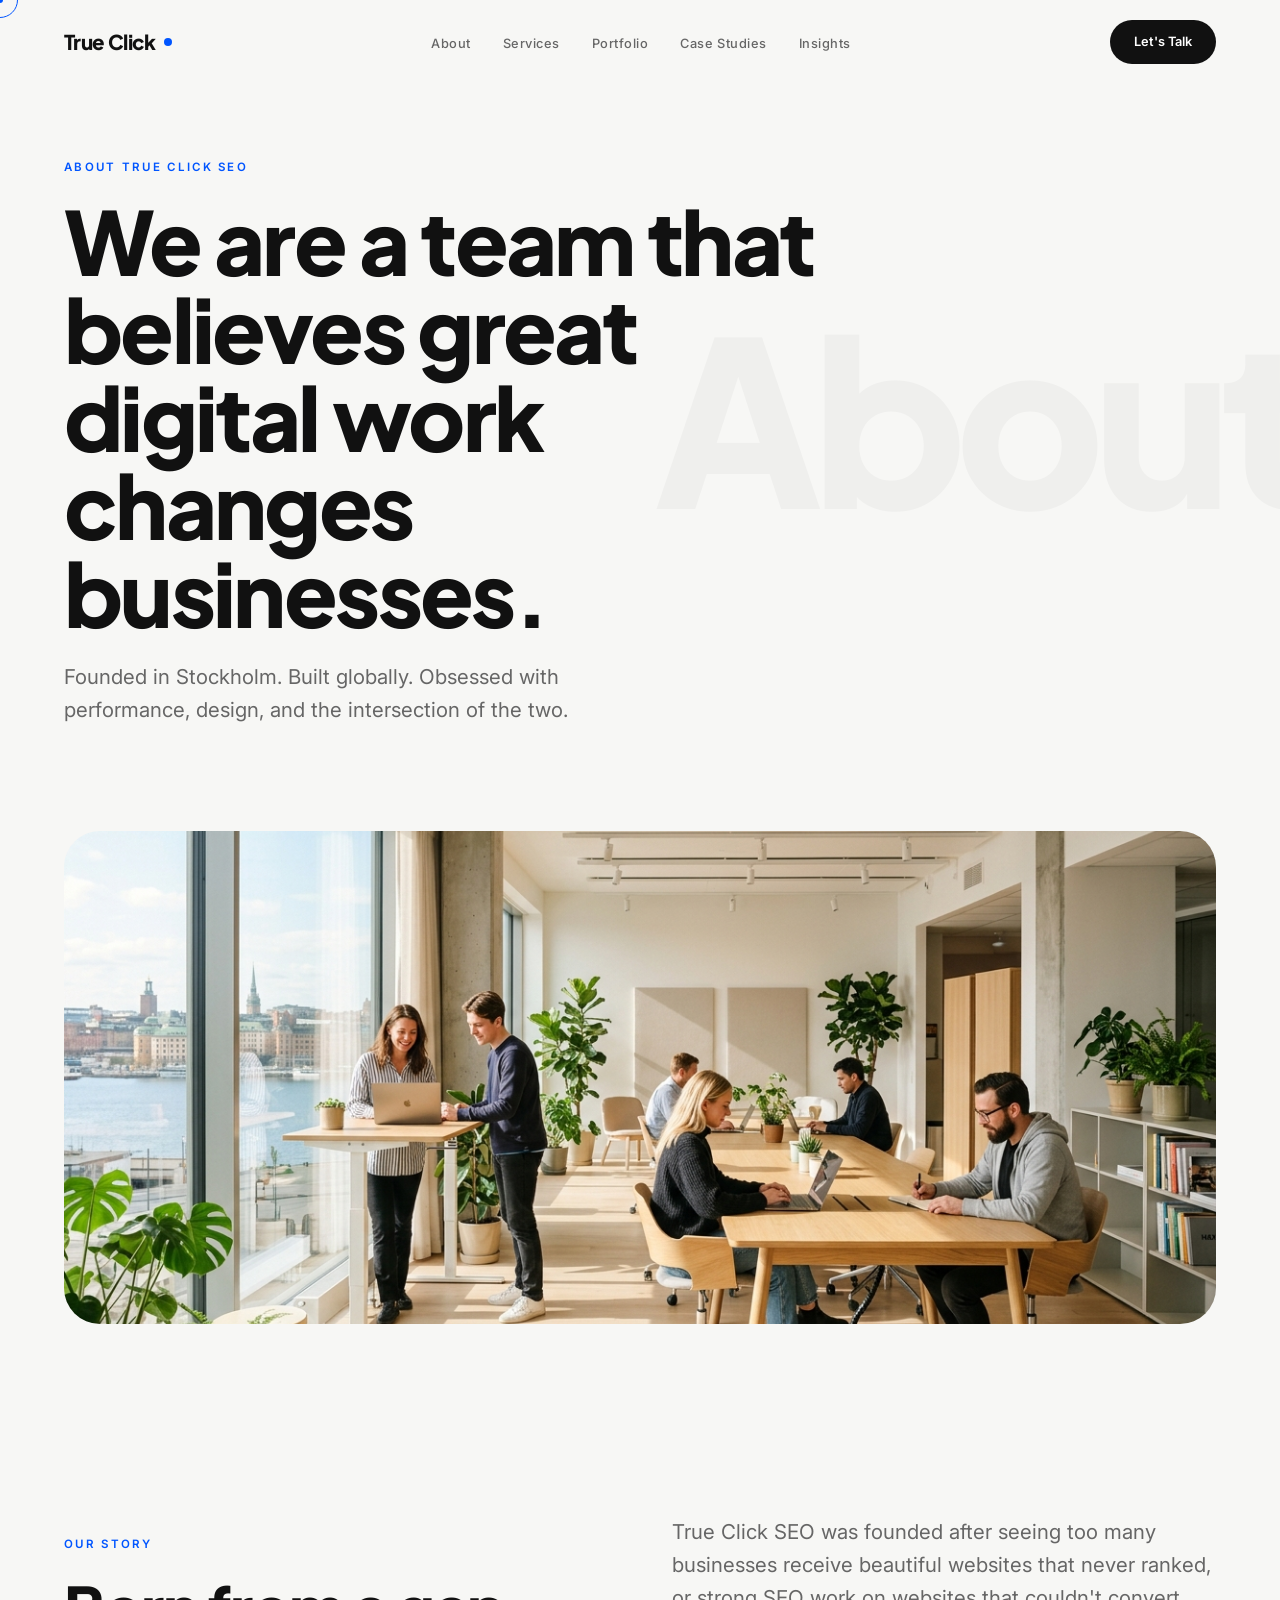
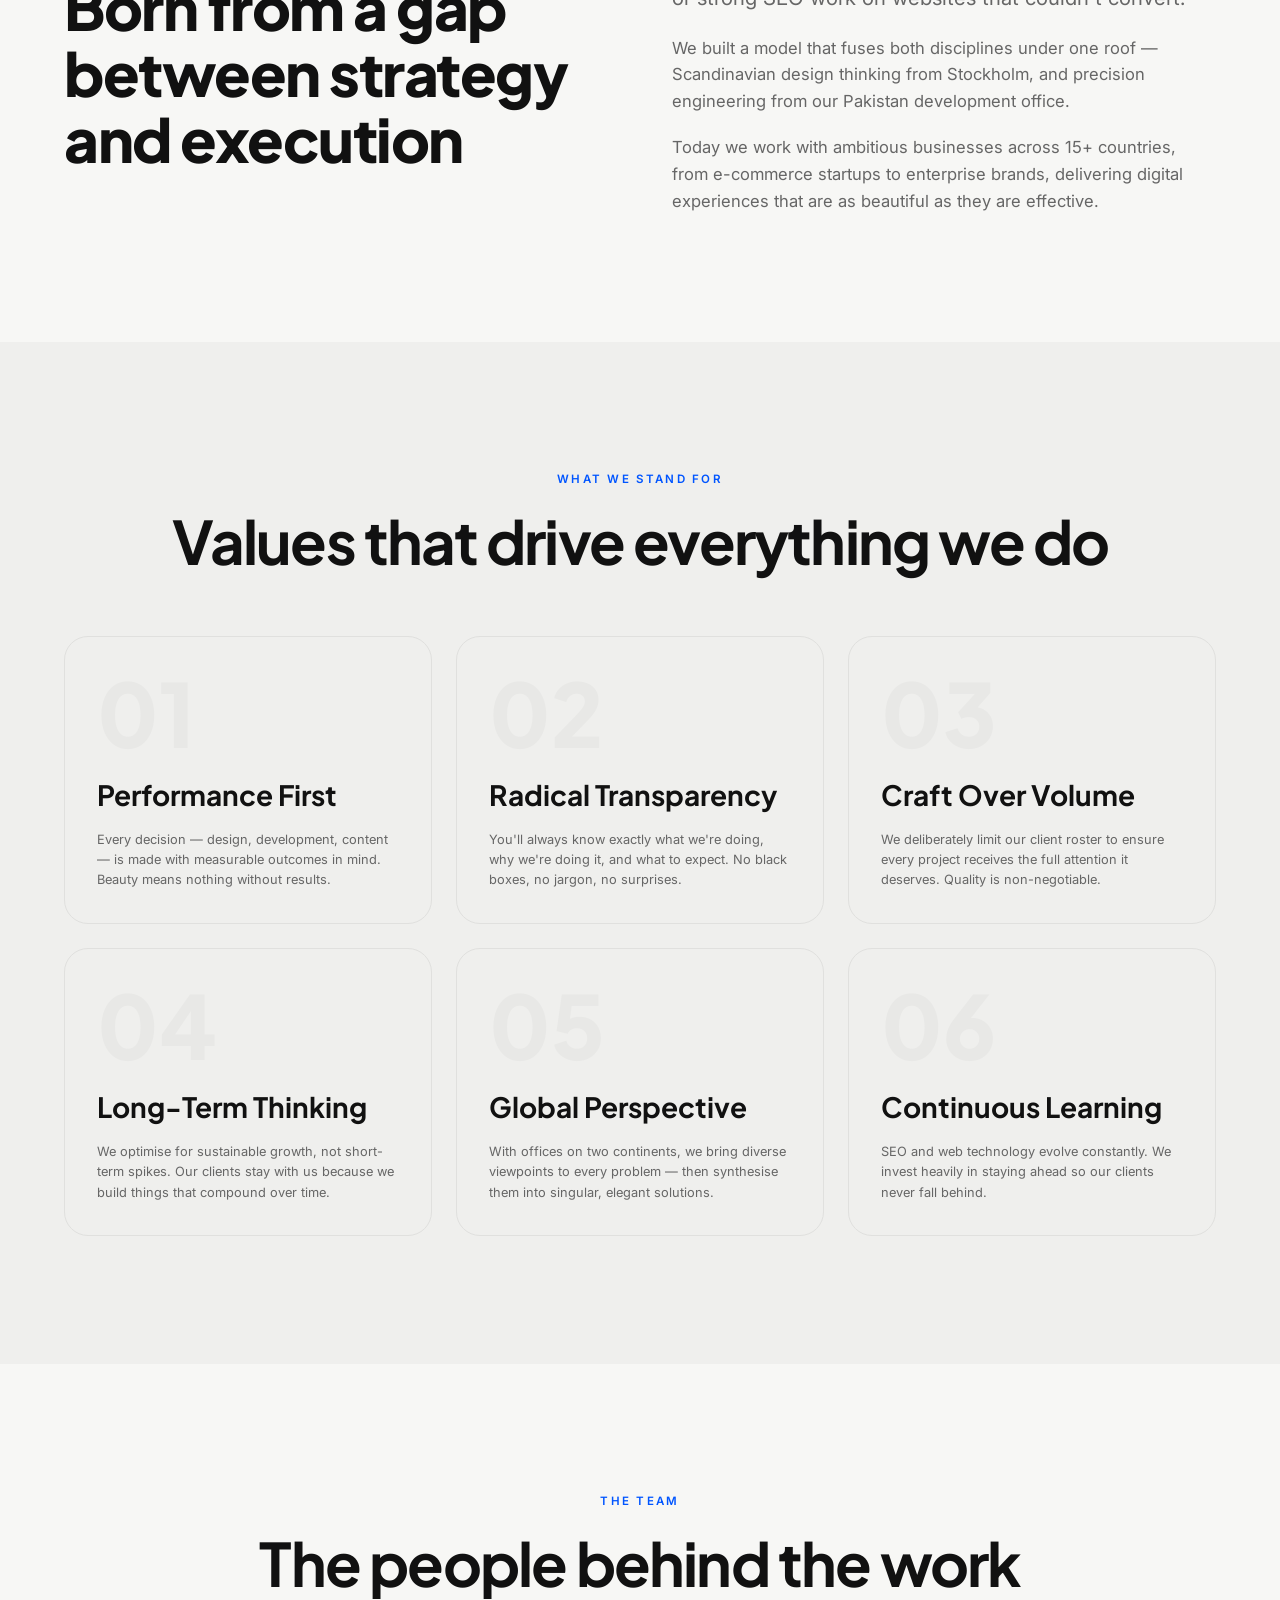
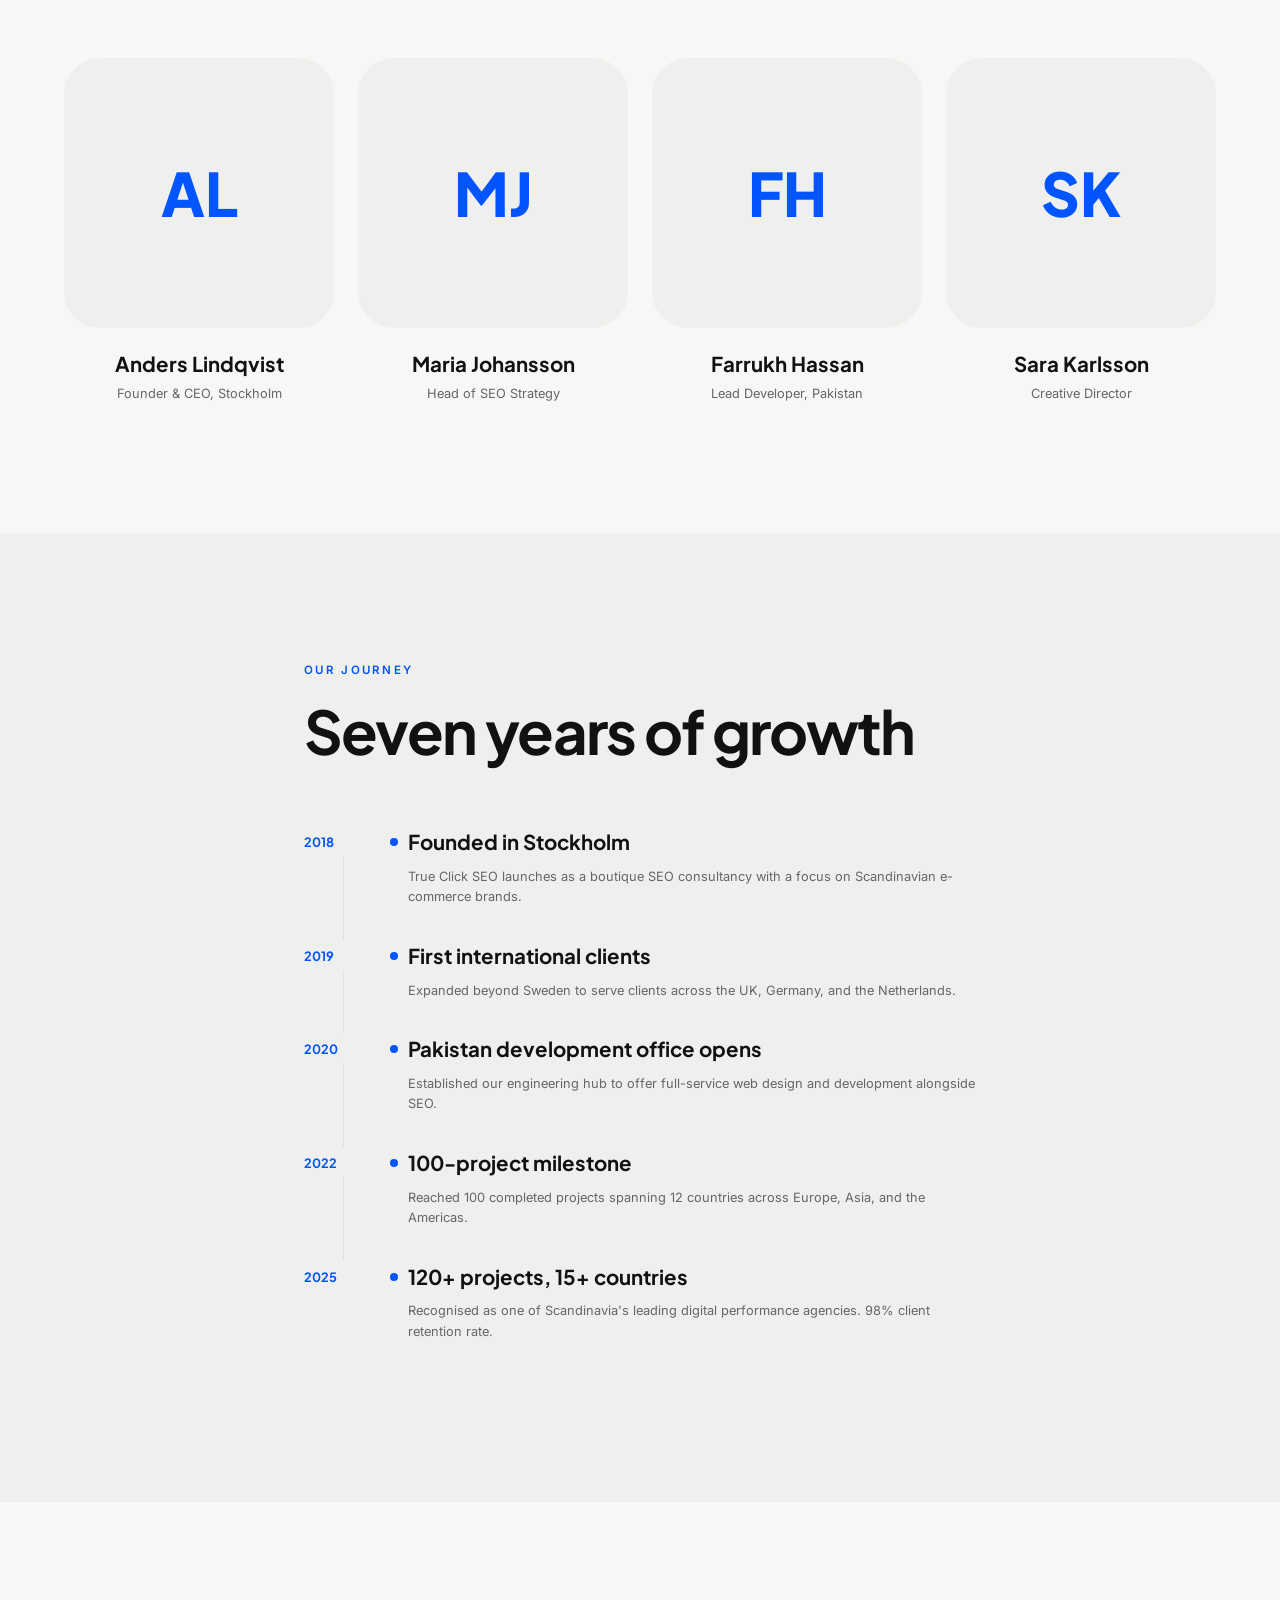
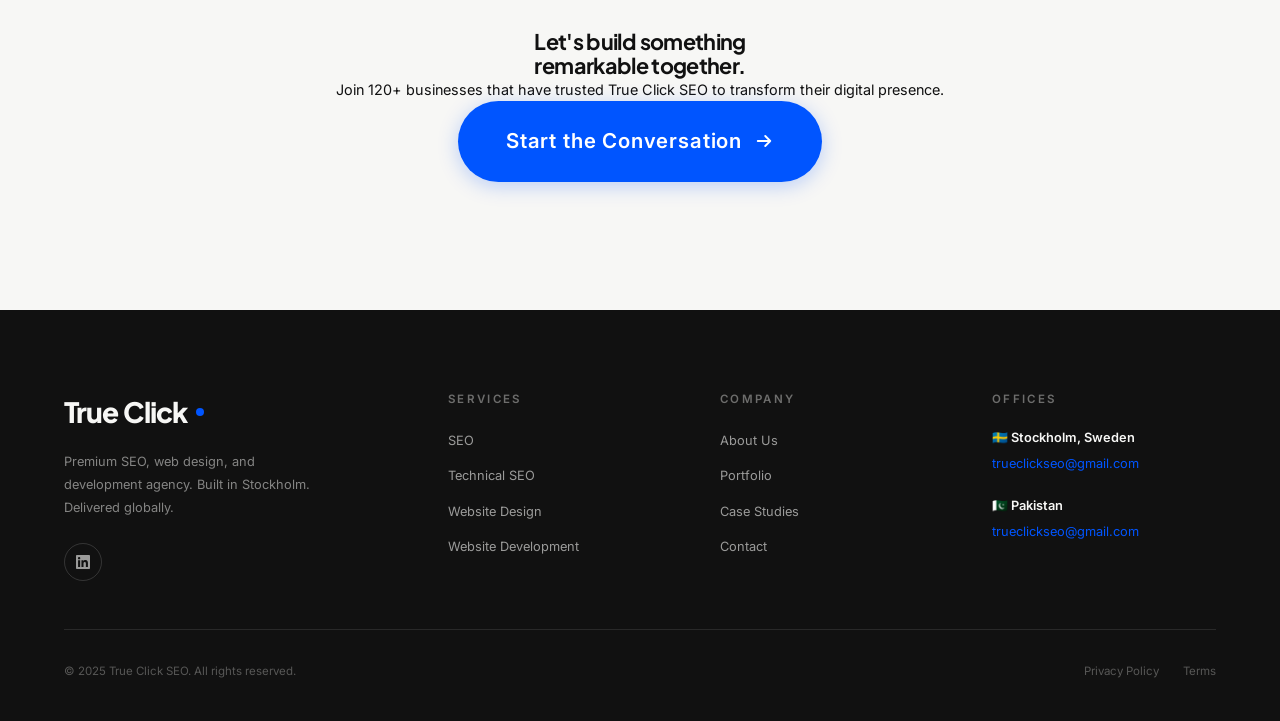
==== commit 22d64030: "Implement clean URLs: Create .htaccess rewrite rules, strip .html from all template links, and updat" ====
--- a/about.html
+++ b/about.html
@@ -15,19 +15,19 @@
 
   <nav class="nav" role="navigation" aria-label="Main navigation">
     <div class="container"><div class="nav__inner">
-      <a href="index.html" class="nav__logo">True Click<span class="nav__logo-dot"></span></a>
+      <a href="/" class="nav__logo">True Click<span class="nav__logo-dot"></span></a>
       <ul class="nav__links" role="list">
-        <li><a href="about.html" class="nav__link active">About</a></li>
-        <li><a href="services.html" class="nav__link">Services</a></li>
-        <li><a href="portfolio.html" class="nav__link">Portfolio</a></li>
-        <li><a href="case-studies.html" class="nav__link">Case Studies</a></li>
-        <li><a href="insights.html" class="nav__link">Insights</a></li>
+        <li><a href="about" class="nav__link active">About</a></li>
+        <li><a href="services" class="nav__link">Services</a></li>
+        <li><a href="portfolio" class="nav__link">Portfolio</a></li>
+        <li><a href="case-studies" class="nav__link">Case Studies</a></li>
+        <li><a href="insights" class="nav__link">Insights</a></li>
       </ul>
-      <a href="contact.html" class="nav__cta magnetic">Let's Talk</a>
+      <a href="contact" class="nav__cta magnetic">Let's Talk</a>
       <button class="nav__hamburger" id="hamburger" aria-label="Open menu"><span></span><span></span><span></span></button>
     </div></div>
   </nav>
-  <div class="nav__mobile" id="mobile-menu"><a href="index.html" class="nav__mobile-link">Home</a><a href="about.html" class="nav__mobile-link">About</a><a href="services.html" class="nav__mobile-link">Services</a><a href="portfolio.html" class="nav__mobile-link">Portfolio</a><a href="case-studies.html" class="nav__mobile-link">Case Studies</a><a href="insights.html" class="nav__mobile-link">Insights</a><a href="contact.html" class="nav__mobile-link">Contact</a></div>
+  <div class="nav__mobile" id="mobile-menu"><a href="/" class="nav__mobile-link">Home</a><a href="about" class="nav__mobile-link">About</a><a href="services" class="nav__mobile-link">Services</a><a href="portfolio" class="nav__mobile-link">Portfolio</a><a href="case-studies" class="nav__mobile-link">Case Studies</a><a href="insights" class="nav__mobile-link">Insights</a><a href="contact" class="nav__mobile-link">Contact</a></div>
 
   <main id="main">
     <!-- Page Hero -->
@@ -119,7 +119,7 @@
         <div class="reveal">
           <h2 class="cta-section__headline">Let's build something<br>remarkable together.</h2>
           <p class="cta-section__sub">Join 120+ businesses that have trusted True Click SEO to transform their digital presence.</p>
-          <span class="magnetic"><a href="contact.html" class="btn btn--accent btn--xl" id="about-cta-btn">Start the Conversation <svg width="20" height="20" viewBox="0 0 16 16" fill="none"><path d="M3 8h10M9 4l4 4-4 4" stroke="currentColor" stroke-width="1.5" stroke-linecap="round" stroke-linejoin="round"/></svg></a></span>
+          <span class="magnetic"><a href="contact" class="btn btn--accent btn--xl" id="about-cta-btn">Start the Conversation <svg width="20" height="20" viewBox="0 0 16 16" fill="none"><path d="M3 8h10M9 4l4 4-4 4" stroke="currentColor" stroke-width="1.5" stroke-linecap="round" stroke-linejoin="round"/></svg></a></span>
         </div>
       </div>
     </section>
@@ -129,8 +129,8 @@
     <div class="container">
       <div class="footer__top">
         <div><div class="footer__brand-name">True Click<span class="nav__logo-dot" style="background:var(--color-accent)"></span></div><p class="footer__tagline">Premium SEO, web design, and development agency. Built in Stockholm. Delivered globally.</p><div class="footer__social"><a href="#" class="footer__social-link" aria-label="LinkedIn"><svg width="14" height="14" viewBox="0 0 24 24" fill="currentColor"><path d="M20.447 20.452h-3.554v-5.569c0-1.328-.027-3.037-1.852-3.037-1.853 0-2.136 1.445-2.136 2.939v5.667H9.351V9h3.414v1.561h.046c.477-.9 1.637-1.85 3.37-1.85 3.601 0 4.267 2.37 4.267 5.455v6.286zM5.337 7.433a2.062 2.062 0 01-2.063-2.065 2.064 2.064 0 112.063 2.065zm1.782 13.019H3.555V9h3.564v11.452zM22.225 0H1.771C.792 0 0 .774 0 1.729v20.542C0 23.227.792 24 1.771 24h20.451C23.2 24 24 23.227 24 22.271V1.729C24 .774 23.2 0 22.222 0h.003z"/></svg></a></div></div>
-        <div><div class="footer__col-title">Services</div><ul class="footer__links"><li><a href="seo.html" class="footer__link">SEO</a></li><li><a href="technical-seo.html" class="footer__link">Technical SEO</a></li><li><a href="website-design.html" class="footer__link">Website Design</a></li><li><a href="website-development.html" class="footer__link">Website Development</a></li></ul></div>
-        <div><div class="footer__col-title">Company</div><ul class="footer__links"><li><a href="about.html" class="footer__link">About Us</a></li><li><a href="portfolio.html" class="footer__link">Portfolio</a></li><li><a href="case-studies.html" class="footer__link">Case Studies</a></li><li><a href="contact.html" class="footer__link">Contact</a></li></ul></div>
+        <div><div class="footer__col-title">Services</div><ul class="footer__links"><li><a href="seo" class="footer__link">SEO</a></li><li><a href="technical-seo" class="footer__link">Technical SEO</a></li><li><a href="website-design" class="footer__link">Website Design</a></li><li><a href="website-development" class="footer__link">Website Development</a></li></ul></div>
+        <div><div class="footer__col-title">Company</div><ul class="footer__links"><li><a href="about" class="footer__link">About Us</a></li><li><a href="portfolio" class="footer__link">Portfolio</a></li><li><a href="case-studies" class="footer__link">Case Studies</a></li><li><a href="contact" class="footer__link">Contact</a></li></ul></div>
         <div><div class="footer__col-title">Offices</div><div style="margin-bottom:var(--space-5)"><div class="footer__office-name">🇸🇪 Stockholm, Sweden</div><div class="footer__office-addr"><a href="mailto:trueclickseo@gmail.com">trueclickseo@gmail.com</a></div></div><div><div class="footer__office-name">🇵🇰 Pakistan</div><div class="footer__office-addr"><a href="mailto:trueclickseo@gmail.com">trueclickseo@gmail.com</a></div></div></div>
       </div>
       <div class="footer__bottom"><p class="footer__copy">© 2025 True Click SEO. All rights reserved.</p><div class="footer__bottom-links"><a href="#" class="footer__bottom-link">Privacy Policy</a><a href="#" class="footer__bottom-link">Terms</a></div></div>
